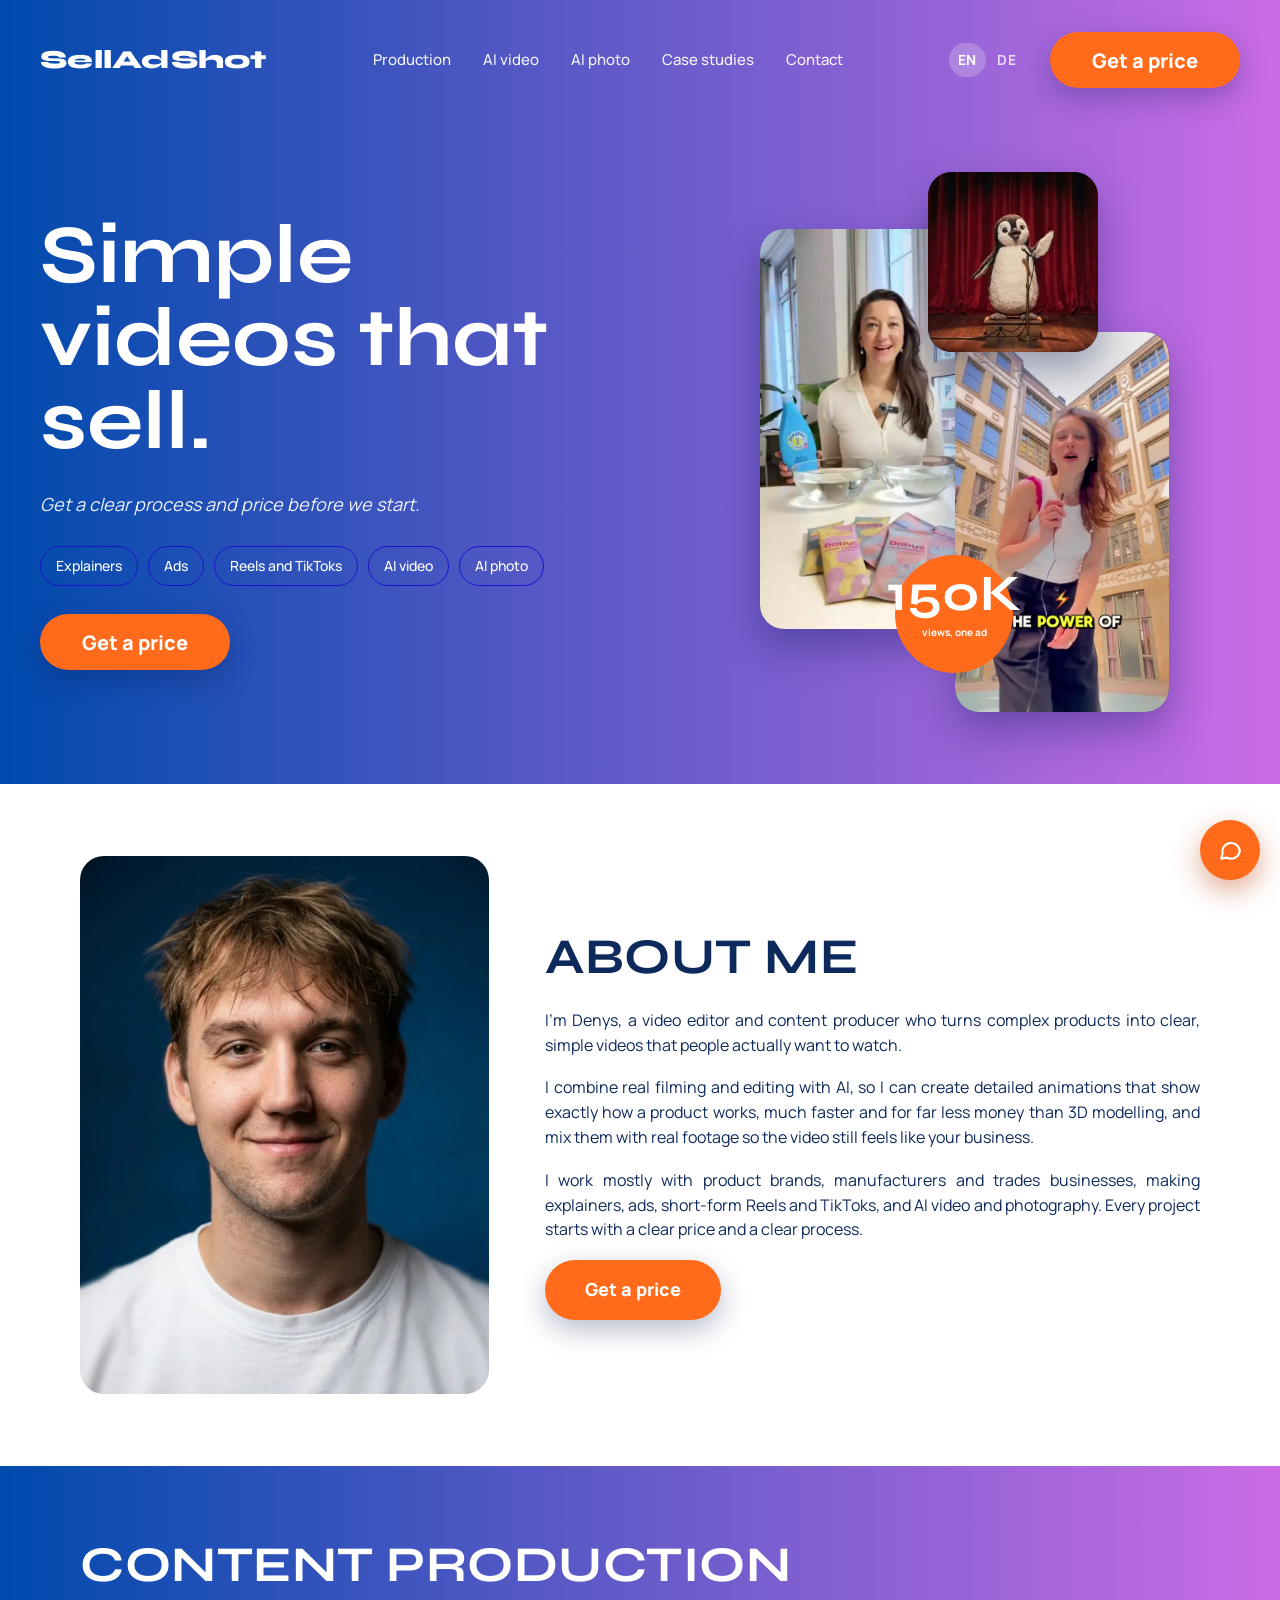
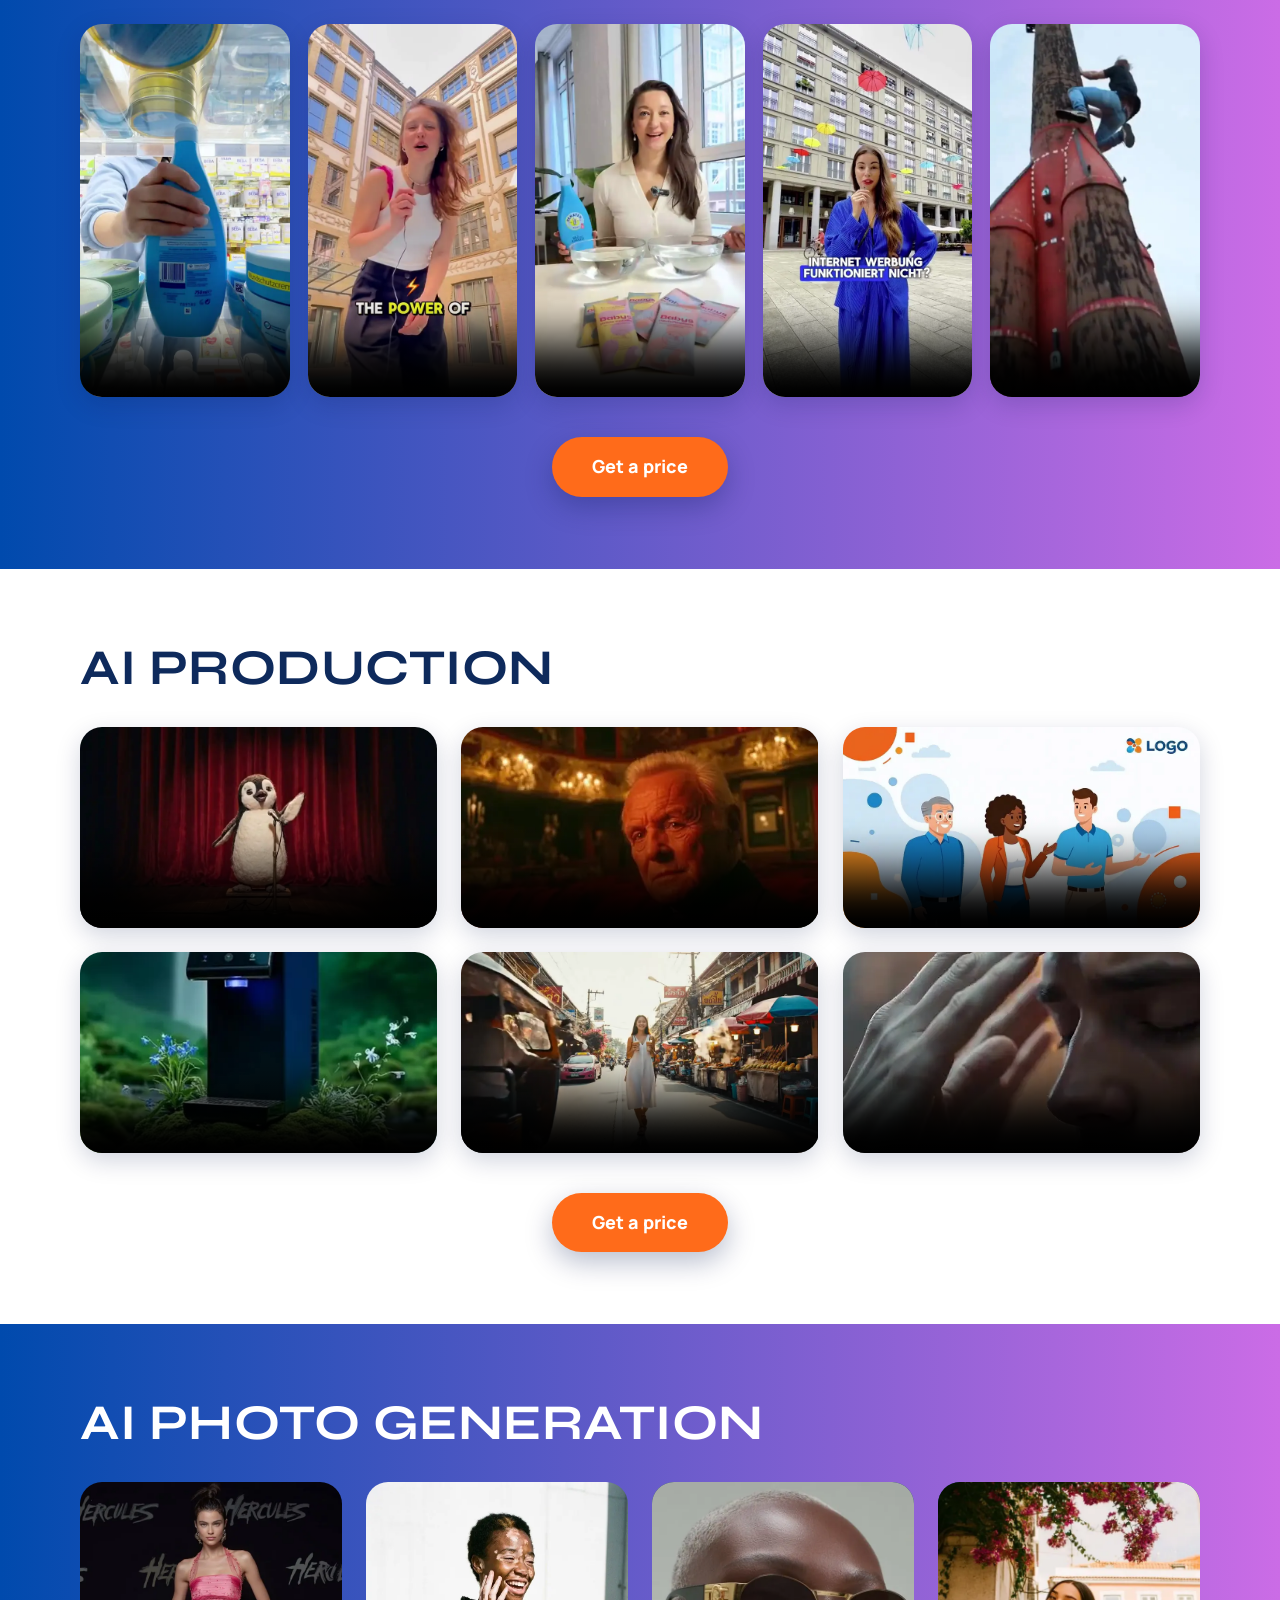
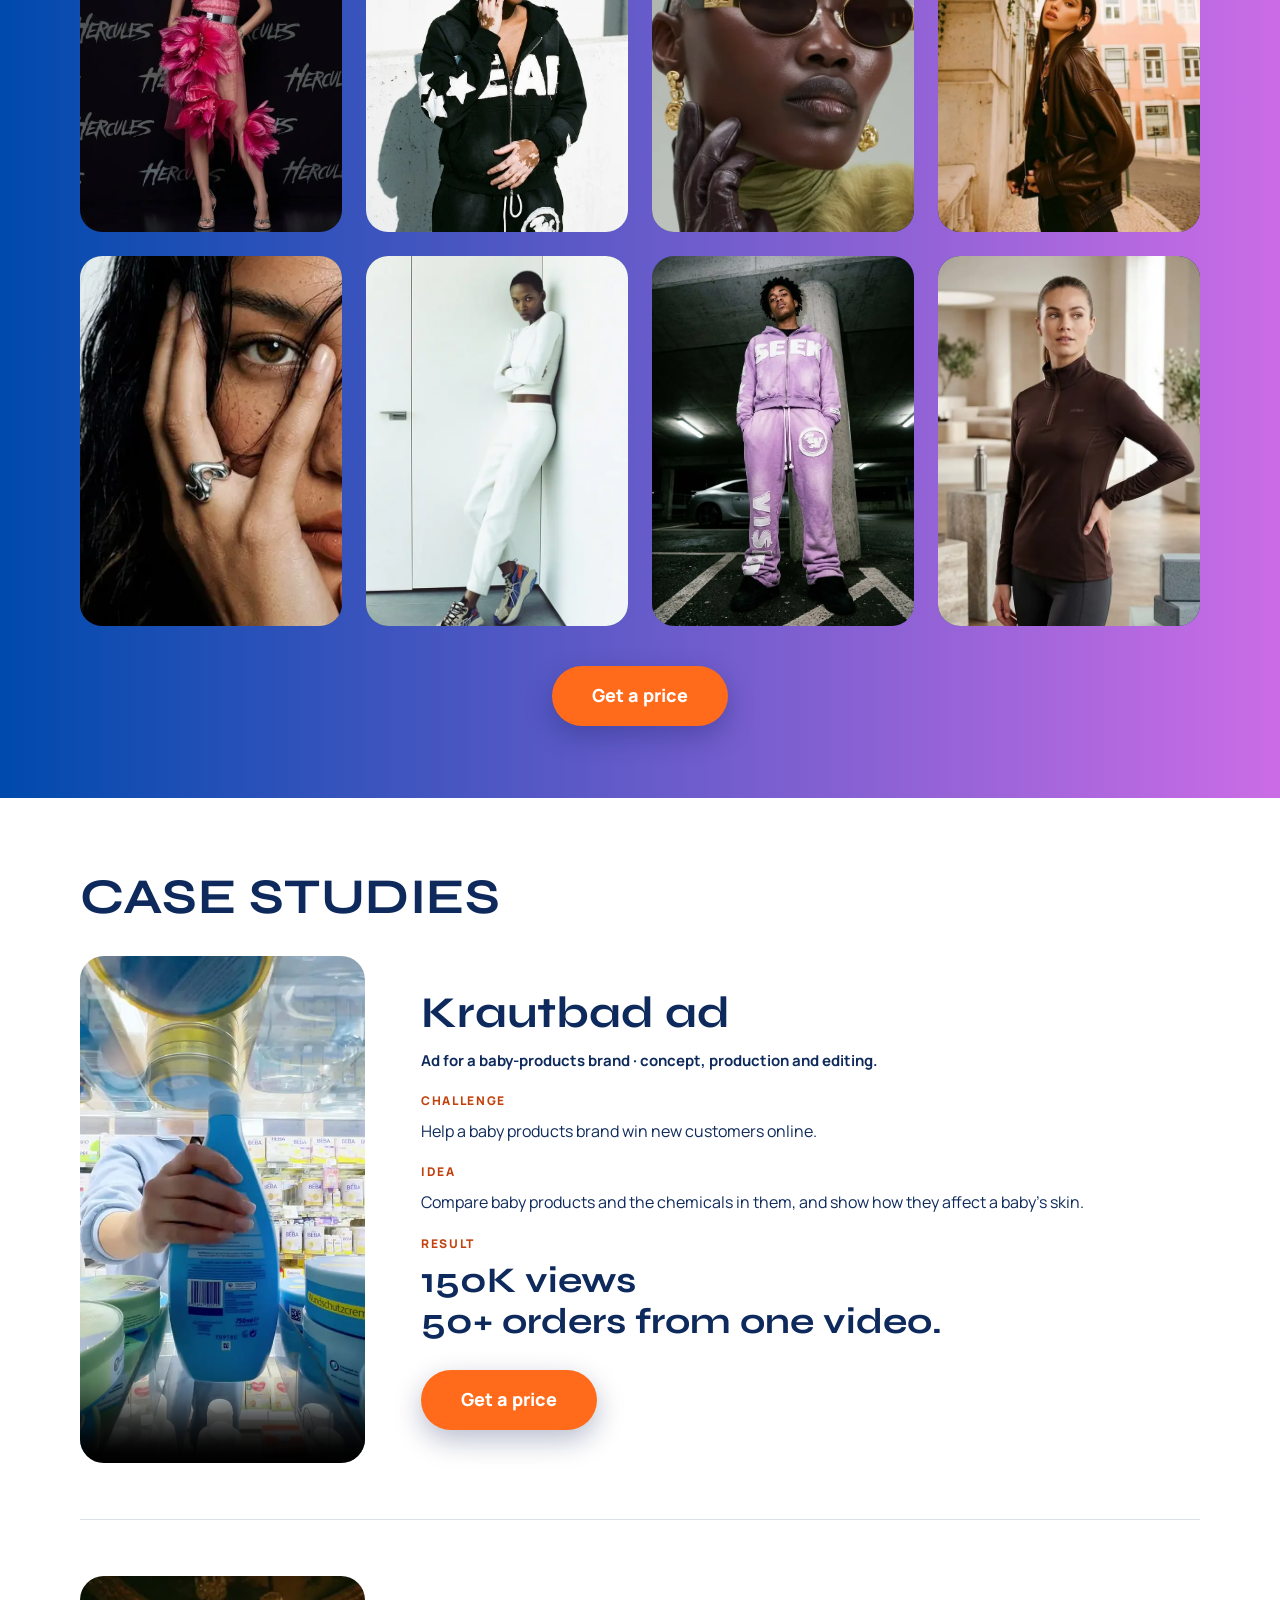
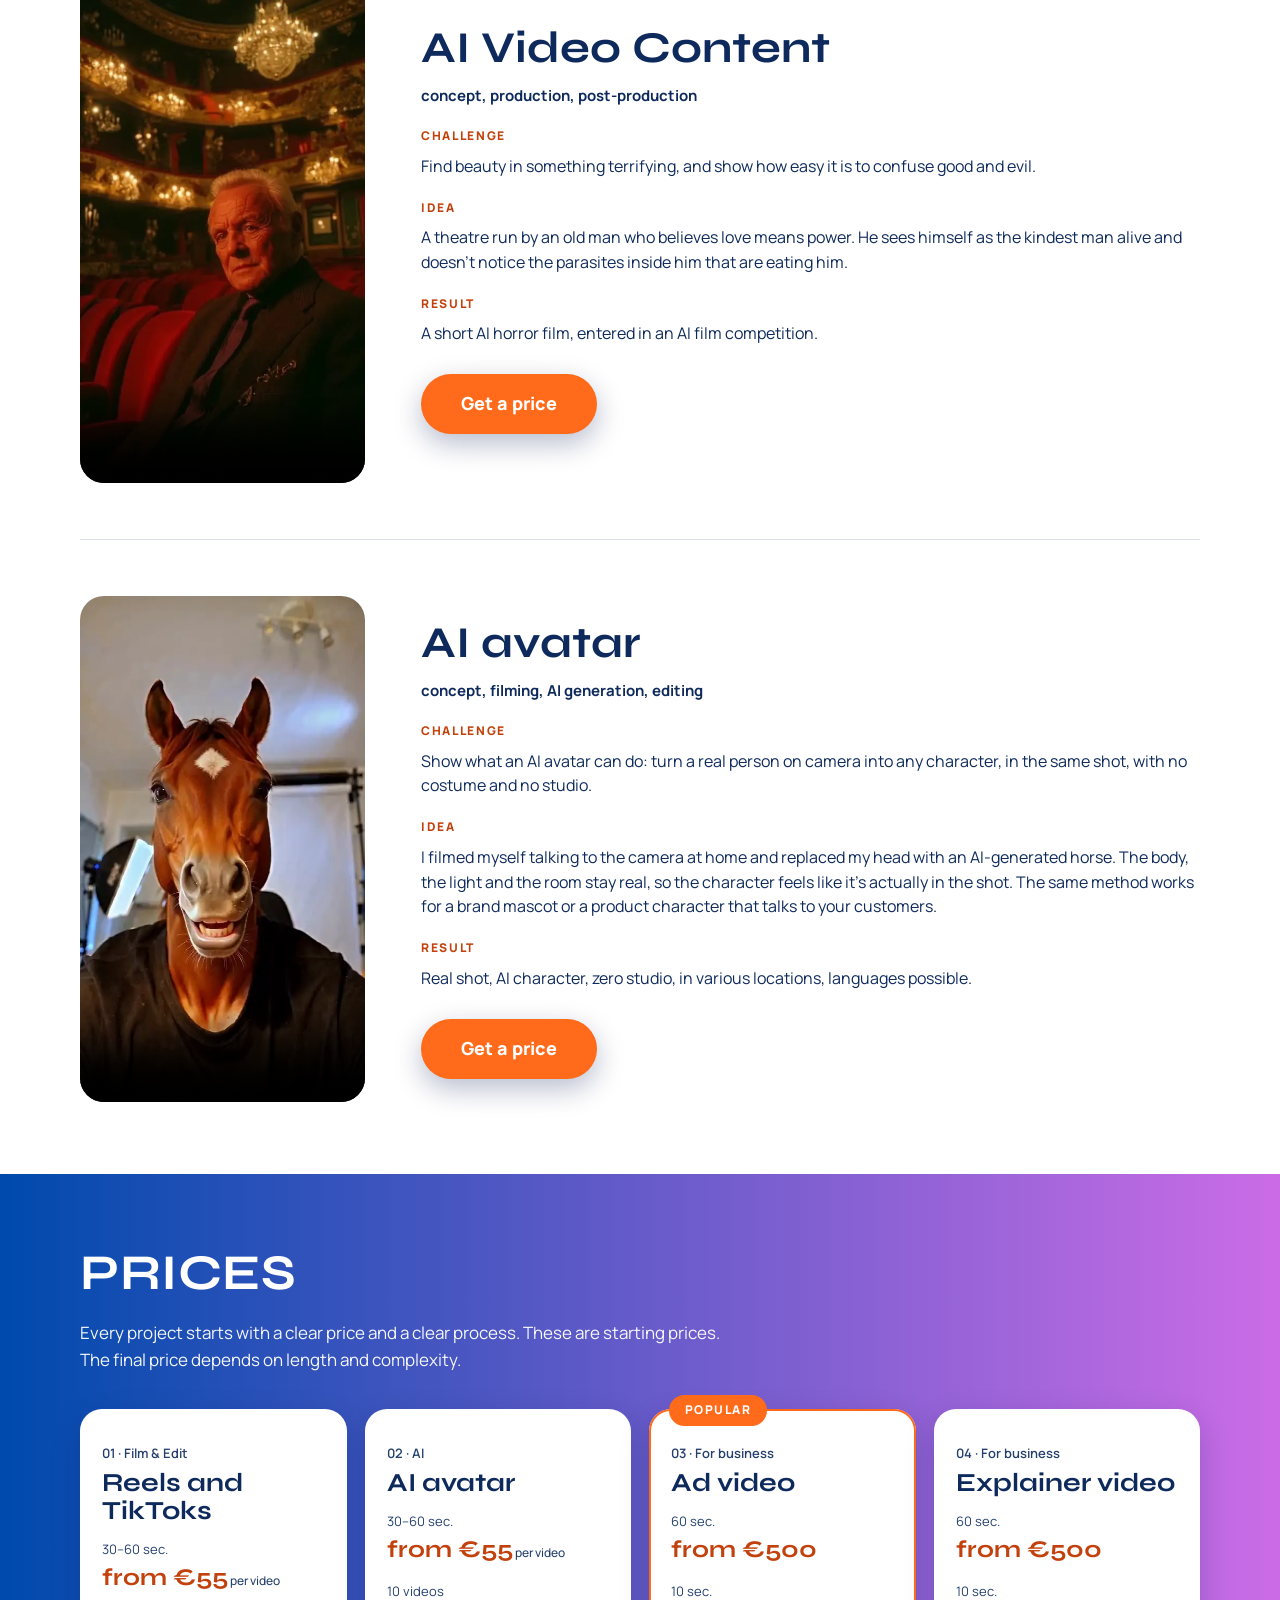
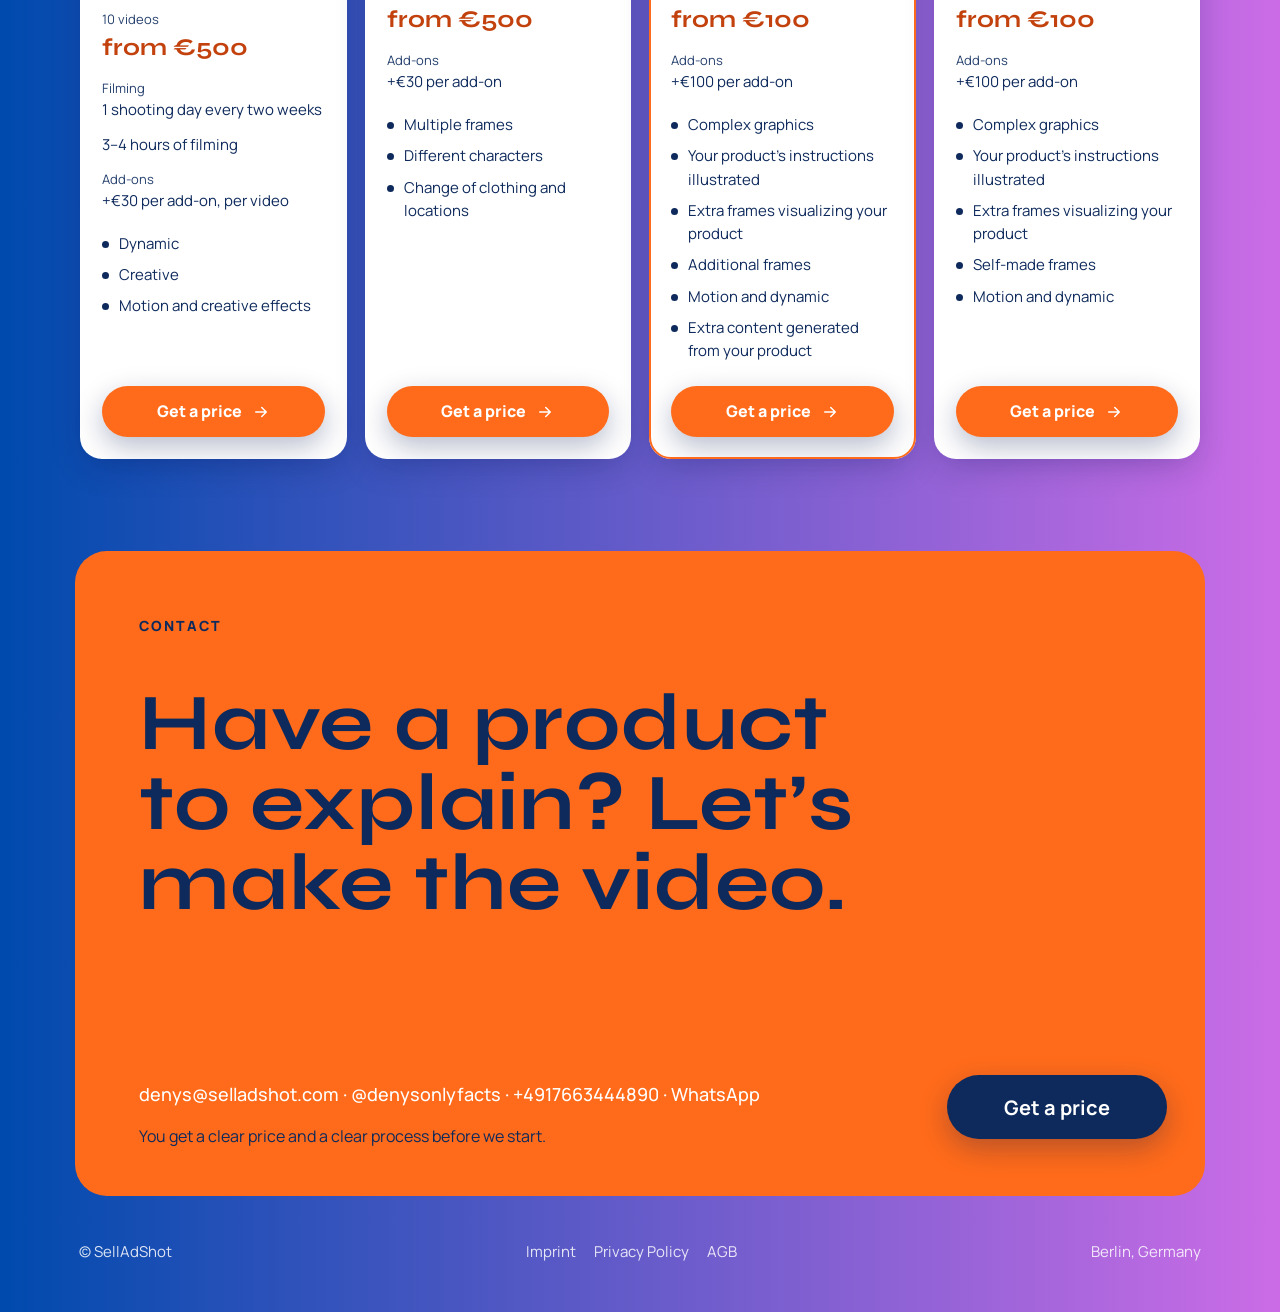
==== index.html @ 40ed5ff0 "Auto-reply: remove disclaimer line under estimate Co-Authored-By: Claude Sonnet 5.5 <noreply@anthrop" ====
<!doctype html>
<html lang="en">
<head>
<meta charset="utf-8">
<meta name="viewport" content="width=device-width,initial-scale=1,viewport-fit=cover">
<title>Video Production Berlin: Ads &amp; Explainers | SellAdShot</title>
<meta name="description" content="Explainer videos, ads, Reels and TikToks, AI video and AI photo from Berlin. A clear price and a clear process before we start.">
<link rel="canonical" href="https://selladshot.com/">
<link rel="alternate" hreflang="en" href="https://selladshot.com/">
<link rel="alternate" hreflang="de" href="https://selladshot.com/de/">
<link rel="alternate" hreflang="x-default" href="https://selladshot.com/">
<meta property="og:type" content="website">
<meta property="og:title" content="Video Production Berlin: Ads &amp; Explainers | SellAdShot">
<meta property="og:description" content="Simple videos that sell. Explainers, ads, Reels and TikToks, AI video and AI photo.">
<meta property="og:site_name" content="SellAdShot">
<meta property="og:locale" content="en_US">
<meta property="og:locale:alternate" content="de_DE">
<meta property="og:image" content="https://selladshot.com/og.jpg">
<meta property="og:image:width" content="1200">
<meta property="og:image:height" content="630">
<meta name="twitter:card" content="summary_large_image">
<meta name="twitter:title" content="Video Production Berlin: Ads &amp; Explainers | SellAdShot">
<meta name="twitter:description" content="Simple videos that sell. Explainers, ads, Reels and TikToks, AI video and AI photo.">
<meta name="twitter:image" content="https://selladshot.com/og.jpg">
<meta property="og:url" content="https://selladshot.com/">
<meta name="theme-color" content="#004aad">
<link rel="preload" href="syne-latin-800-normal.woff2" as="font" type="font/woff2" crossorigin>
<link rel="preload" href="manrope-latin-500-normal.woff2" as="font" type="font/woff2" crossorigin>
<script type="application/ld+json">{"@context":"https://schema.org","@graph":[{"@type":"ProfessionalService","@id":"https://selladshot.com/#business","name":"SellAdShot","url":"https://selladshot.com/","image":"https://selladshot.com/og.jpg","description":"Explainer videos, ads, Reels and TikToks, AI video and AI photo from Berlin.","email":"denys@selladshot.com","telephone":"+4917663444890","address":{"@type":"PostalAddress","addressLocality":"Berlin","addressCountry":"DE"},"areaServed":["Berlin","Deutschland"],"inLanguage":"en","founder":{"@type":"Person","name":"Denys Myroniuk"},"sameAs":["https://instagram.com/denysonlyfacts"]},{"@type":"VideoObject","name":"Krautbad ad","description":"Ad for a baby products brand: concept, production and edit.","thumbnailUrl":"https://selladshot.com/b.jpg","contentUrl":"https://selladshot.com/b.mp4","uploadDate":"2026-11-15T12:00:00+01:00","duration":"PT52S","publisher":{"@id":"https://selladshot.com/#business"}},{"@type":"VideoObject","name":"AI Video Content","description":"AI short horror film submitted to an AI film competition.","thumbnailUrl":"https://selladshot.com/h.jpg","contentUrl":"https://selladshot.com/h.mp4","uploadDate":"2026-11-15T12:00:00+01:00","duration":"PT47S","publisher":{"@id":"https://selladshot.com/#business"}},{"@type":"VideoObject","name":"AI avatar","description":"A real person on camera becomes any character in the same take: AI avatar demo.","thumbnailUrl":"https://selladshot.com/c1.jpg","contentUrl":"https://selladshot.com/c1.mp4","uploadDate":"2026-11-15T12:00:00+01:00","duration":"PT7S","publisher":{"@id":"https://selladshot.com/#business"}}]}</script>
<link rel="stylesheet" href="style.css?v=51">
<link rel="stylesheet" href="/chat.css?v=9">
<link rel="stylesheet" href="/popup.css?v=3">
<link rel="icon" href="/favicon.ico" sizes="any">
<link rel="icon" type="image/png" sizes="48x48" href="/favicon-48.png">
<link rel="icon" type="image/png" sizes="192x192" href="/favicon-192.png">
<link rel="apple-touch-icon" href="/apple-touch-icon.png">
</head>
<body>
<div class="topbar" id="topbar"><div class="wrap">
    <nav class="nav">
      <a class="brand" href="#top">SellAdShot</a>
      <div class="links"><a href="#content">Production</a><a href="#ai-video">AI video</a><a href="#ai-photo">AI photo</a><a href="#case-studies">Case studies</a><a href="#contact">Contact</a></div>
      <div class="lang"><a class="on" href="./" hreflang="en" aria-current="true">EN</a><a href="de/" hreflang="de">DE</a></div>
      <a class="btn navcta" href="#contact">Get a price</a>
      <button class="burger" type="button" aria-label="Menu" aria-expanded="false" aria-controls="mmenu"><svg class="bi bi-open" viewBox="0 0 24 24" width="28" height="28" aria-hidden="true"><path d="M3 6h18M3 12h18M3 18h18" fill="none" stroke="#fff" stroke-width="2.4" stroke-linecap="round"/></svg><svg class="bi bi-close" viewBox="0 0 24 24" width="28" height="28" aria-hidden="true"><path d="M5 5l14 14M19 5L5 19" fill="none" stroke="#fff" stroke-width="2.4" stroke-linecap="round"/></svg></button>
    </nav>
<div class="mmenu" id="mmenu"><a href="#content">Production</a><a href="#ai-video">AI video</a><a href="#ai-photo">AI photo</a><a href="#case-studies">Case studies</a><a href="#contact">Contact</a></div>
</div></div>
<header class="hero" id="top">
  <div class="wrap">
    <div class="hrow">
      <div class="htext">
        <h1>Simple videos that sell.</h1>
        <p class="sub">Get a clear process and price before we start.</p>
        <div class="chips"><span>Explainers</span><span>Ads</span><span>Reels and TikToks</span><span>AI video</span><span>AI photo</span></div>
        <a class="btn" href="#contact">Get a price</a>
      </div>
      <div class="hvids">
        <div class="hv hv1"><video class="hvid" muted loop playsinline preload="none" poster="w.webp" data-src="wh.mp4" aria-label="Krautbad ad"></video></div>
        <div class="hv hv2"><video class="hvid" muted loop playsinline preload="none" poster="n.webp" data-src="nh.mp4" aria-label="Courtyard interview"></video></div>
        <div class="hv hv3"><video class="hvid" muted loop playsinline preload="none" poster="a2.webp" data-src="a2h.mp4" aria-label="AI penguin"></video></div>
        <div class="badge"><b>150K</b><span>views, one ad</span></div>
      </div>
    </div>
  </div>
</header>

<main>
<section class="about white">
  <div class="wrap arow">
    <img class="face" src="about.webp" alt="Denys Myroniuk, video editor and content producer in Berlin" loading="lazy">
    <div class="atext">
      <h2 class="dark">About me</h2>
      <p>I’m Denys, a video editor and content producer who turns complex products into clear, simple videos that people actually want to watch.</p>
      <p>I combine real filming and editing with AI, so I can create detailed animations that show exactly how a product works, much faster and for far less money than 3D modelling, and mix them with real footage so the video still feels like your business.</p>
      <p>I work mostly with product brands, manufacturers and trades businesses, making explainers, ads, <span class="nb">short-form</span> Reels and TikToks, and AI video and photography. Every project starts with a clear price and a clear process.</p>
      <a class="btn" href="#contact">Get a price</a>
    </div>
  </div>
</section>

<section class="grad" id="content">
  <div class="wrap">
    <h2>Content production</h2>
    <div class="grid g5"><video class="tile v916" controls playsinline preload="none" poster="b.webp" src="b.mp4" aria-label="Content production video"></video><video class="tile v916 phoneonly" controls playsinline preload="none" poster="m.webp" src="m.mp4" aria-label="Content production video"></video><video class="tile v916" controls playsinline preload="none" poster="n.webp" src="n.mp4" aria-label="Content production video"></video><video class="tile v916" controls playsinline preload="none" poster="w.webp" src="w.mp4" aria-label="Content production video"></video><video class="tile v916" controls playsinline preload="none" poster="p.webp" src="p.mp4" aria-label="Content production video"></video><video class="tile v916" controls playsinline preload="none" poster="c3.webp" src="c3.mp4" aria-label="Content production video"></video></div>
    <div class="cta"><a class="btn" href="#contact">Get a price</a></div>
  </div>
</section>

<section class="white" id="ai-video">
  <div class="wrap">
    <h2 class="dark">AI production</h2>
    <div class="grid g3"><video class="tile v169" controls playsinline preload="none" poster="a2.webp" src="a2.mp4" aria-label="AI production video"></video><video class="tile v169" controls playsinline preload="none" poster="h.webp" src="h.mp4" aria-label="AI production video"></video><video class="tile v169" controls playsinline preload="none" poster="ex.webp" src="ex.mp4" aria-label="AI production video"></video><video class="tile v169" controls playsinline preload="none" poster="wf.webp" src="wf.mp4" aria-label="AI production video"></video><video class="tile v169" controls playsinline preload="none" poster="a1.webp" src="a1.mp4" aria-label="AI production video"></video><video class="tile v169" controls playsinline preload="none" poster="c2.webp" src="c2.mp4" aria-label="AI production video"></video></div>
    <div class="cta"><a class="btn" href="#contact">Get a price</a></div>
  </div>
</section>

<section class="grad" id="ai-photo">
  <div class="wrap">
    <h2>AI photo generation</h2>
    <div class="grid g4 photos"><div class="ph"><img src="ai1.webp" alt="AI-generated fashion photo: model in a pink feathered dress in front of a premiere backdrop" style="object-position:50% 50%" loading="lazy" data-rm></div><div class="ph"><img src="ai2.webp" alt="AI-generated fashion photo: smiling model in a black hoodie and joggers" style="object-position:50% 50%" loading="lazy" data-rm></div><div class="ph"><img src="ai3.webp" alt="AI-generated beauty photo: close-up with gold sunglasses, leather glove and fur collar" style="object-position:0% 0%" loading="lazy" data-rm></div><div class="ph"><img src="ai4.webp" alt="AI-generated lifestyle photo: woman in a brown leather jacket in front of blooming bougainvillea" style="object-position:50% 100%" loading="lazy" data-rm></div><div class="ph tall"><img src="ai5.webp" alt="AI-generated beauty portrait: face with a hand and rings, close-up" style="object-position:27.1% 44.8%" loading="lazy" data-rm></div><div class="ph tall"><img src="ai6.webp" alt="AI-generated fashion photo: model in white loungewear and colourful sneakers" style="object-position:50% 58%" loading="lazy" data-rm></div><div class="ph tall"><img src="ai7.webp" alt="AI-generated streetwear photo: model in a lilac hoodie set in a parking garage" style="object-position:50% 50%" loading="lazy" data-rm></div><div class="ph tall"><img src="ai8.webp" alt="AI-generated sportswear photo: woman in a brown half-zip top in a bright room" style="object-position:50% 18%" loading="lazy" data-rm></div></div>
    <div class="cta"><a class="btn" href="#contact">Get a price</a></div>
  </div>
</section>

<section class="white" id="case-studies">
  <div class="wrap">
    <h2 class="dark">Case studies</h2>
    <div class="case"><div class="cvid"><video class="cv" controls playsinline preload="none" poster="b.webp" src="b.mp4" aria-label="Krautbad ad"></video></div><div class="ctext"><h3>Krautbad ad</h3><p class="meta">Ad for a baby-products brand · concept, production and editing.</p><p class="lbl">Challenge</p><p>Help a baby products brand win new customers online.</p><p class="lbl">Idea</p><p>Compare baby products and the chemicals in them, and show how they affect a baby’s skin.</p><p class="lbl">Result</p><p class="res">150K views<br>50+ orders from one video.</p><a class="btn" href="#contact">Get a price</a></div></div>
    <hr>
    <div class="case"><div class="cvid"><video class="cv" controls playsinline preload="none" poster="h.webp" src="h.mp4" aria-label="AI Video Content"></video></div><div class="ctext"><h3>AI Video Content</h3><p class="meta">concept, production, post-production</p><p class="lbl">Challenge</p><p>Find beauty in something terrifying, and show how easy it is to confuse good and evil.</p><p class="lbl">Idea</p><p>A theatre run by an old man who believes love means power. He sees himself as the kindest man alive and doesn’t notice the parasites inside him that are eating him.</p><p class="lbl">Result</p><p class="resp">A short AI horror film, entered in an AI film competition.</p><a class="btn" href="#contact">Get a price</a></div></div>
    <hr>
    <div class="case"><div class="cvid"><video class="cv" controls playsinline preload="none" poster="c1.webp" src="c1.mp4" aria-label="AI avatar"></video></div><div class="ctext"><h3>AI avatar</h3><p class="meta">concept, filming, AI generation, editing</p><p class="lbl">Challenge</p><p>Show what an AI avatar can do: turn a real person on camera into any character, in the same shot, with no costume and no studio.</p><p class="lbl">Idea</p><p>I filmed myself talking to the camera at home and replaced my head with an AI-generated horse. The body, the light and the room stay real, so the character feels like it’s actually in the shot. The same method works for a brand mascot or a product character that talks to your customers.</p><p class="lbl">Result</p><p class="resp">Real shot, AI character, zero studio, in various locations, languages possible.</p><a class="btn" href="#contact">Get a price</a></div></div>
  </div>
</section>

<section class="grad" id="prices">
  <div class="wrap">
    <h2>Prices</h2>
    <p class="intro">Every project starts with a clear price and a clear process. These are starting prices. The final price depends on length and complexity.</p>
    <div class="cards"><article class="card"><p class="kind">01 · Film &amp; Edit</p><h3>Reels and TikToks</h3><div class="row"><span class="k">30–60 sec.</span><span class="price">from €55<small> per video</small></span></div><div class="row"><span class="k">10 videos</span><span class="price">from €500<small> </small></span></div><div class="row"><span class="k">Filming</span><span class="v">1 shooting day every two weeks</span></div><div class="row"><span class="k"></span><span class="v">3–4 hours of filming</span></div><div class="row"><span class="k">Add-ons</span><span class="v">+€30 per add-on, per video</span></div><ul><li>Dynamic</li><li>Creative</li><li>Motion and creative effects</li></ul><a class="btn small" href="#contact">Get a price<svg viewBox="0 0 24 24" aria-hidden="true"><path d="M5 12h13M13 6l6 6-6 6" fill="none" stroke="currentColor" stroke-width="2" stroke-linecap="round" stroke-linejoin="round"/></svg></a></article><article class="card"><p class="kind">02 · AI</p><h3>AI avatar</h3><div class="row"><span class="k">30–60 sec.</span><span class="price">from €55<small> per video</small></span></div><div class="row"><span class="k">10 videos</span><span class="price">from €500<small> </small></span></div><div class="row"><span class="k">Add-ons</span><span class="v">+€30 per add-on</span></div><ul><li>Multiple frames</li><li>Different characters</li><li>Change of clothing and locations</li></ul><a class="btn small" href="#contact">Get a price<svg viewBox="0 0 24 24" aria-hidden="true"><path d="M5 12h13M13 6l6 6-6 6" fill="none" stroke="currentColor" stroke-width="2" stroke-linecap="round" stroke-linejoin="round"/></svg></a></article><article class="card popc"><span class="pop">Popular</span><p class="kind">03 · For business</p><h3>Ad video</h3><div class="row"><span class="k">60 sec.</span><span class="price">from €500<small> </small></span></div><div class="row"><span class="k">10 sec.</span><span class="price">from €100<small> </small></span></div><div class="row"><span class="k">Add-ons</span><span class="v">+€100 per add-on</span></div><ul><li>Complex graphics</li><li>Your product’s instructions illustrated</li><li>Extra frames visualizing your product</li><li>Additional frames</li><li>Motion and dynamic</li><li>Extra content generated from your product</li></ul><a class="btn small" href="#contact">Get a price<svg viewBox="0 0 24 24" aria-hidden="true"><path d="M5 12h13M13 6l6 6-6 6" fill="none" stroke="currentColor" stroke-width="2" stroke-linecap="round" stroke-linejoin="round"/></svg></a></article><article class="card"><p class="kind">04 · For business</p><h3>Explainer video</h3><div class="row"><span class="k">60 sec.</span><span class="price">from €500<small> </small></span></div><div class="row"><span class="k">10 sec.</span><span class="price">from €100<small> </small></span></div><div class="row"><span class="k">Add-ons</span><span class="v">+€100 per add-on</span></div><ul><li>Complex graphics</li><li>Your product’s instructions illustrated</li><li>Extra frames visualizing your product</li><li>Self-made frames</li><li>Motion and dynamic</li></ul><a class="btn small" href="#contact">Get a price<svg viewBox="0 0 24 24" aria-hidden="true"><path d="M5 12h13M13 6l6 6-6 6" fill="none" stroke="currentColor" stroke-width="2" stroke-linecap="round" stroke-linejoin="round"/></svg></a></article></div>
  </div>
</section>

<section class="grad last" id="contact">
  <div class="wrap">
    <div class="panel">
      <p class="clabel">Contact</p>
      <h2 class="chead">Have a product to explain? Let’s make the video.</h2>
      <p class="cline"><a href="mailto:denys@selladshot.com">denys@selladshot.com</a> · <a href="https://instagram.com/denysonlyfacts" target="_blank" rel="noopener">@denysonlyfacts</a> · <a href="tel:+4917663444890">+4917663444890</a> · <a href="https://wa.me/4917663444890" target="_blank" rel="noopener">WhatsApp</a></p>
      <p class="csub">You get a clear price and a clear process before we start.</p>
      <a class="btn dark" href="https://wa.me/4917663444890" target="_blank" rel="noopener">Get a price</a>
    </div>
    <footer><span>© SellAdShot</span><nav class="flinks"><a href="imprint">Imprint</a><a href="privacy">Privacy Policy</a><a href="agb.html">AGB</a></nav><span>Berlin, Germany</span></footer>
  </div>
</section>
</main>
<script src="script.js?v=22" defer></script>
<script src="/chat.js?v=24" defer></script>
<script src="/popup.js?v=38" defer></script>
</body>
</html>
---- style.css ----
@font-face{font-family:Syne;font-weight:700;font-display:swap;src:url(syne-latin-700-normal.woff2) format("woff2")}
@font-face{font-family:Syne;font-weight:800;font-display:swap;src:url(syne-latin-800-normal.woff2) format("woff2")}
@font-face{font-family:Manrope;font-weight:400;font-display:swap;src:url(manrope-latin-400-normal.woff2) format("woff2")}
@font-face{font-family:Manrope;font-weight:500;font-display:swap;src:url(manrope-latin-500-normal.woff2) format("woff2")}
@font-face{font-family:Manrope;font-weight:600;font-display:swap;src:url(manrope-latin-600-normal.woff2) format("woff2")}
@font-face{font-family:Manrope;font-weight:700;font-display:swap;src:url(manrope-latin-700-normal.woff2) format("woff2")}
@font-face{font-family:Manrope;font-weight:800;font-display:swap;src:url(manrope-latin-800-normal.woff2) format("woff2")}

:root{
  --navy:#0e2a5c;--navy2:#25406e;--orange:#ff6b1a;--rust:#c2410c;--ice:#eaf3fd;--soft:#f4f7fb;--tile:#16356f;
  --grad:linear-gradient(90deg,#004aad 0%,#cb6ce6 100%);
  --gut:max(20px,env(safe-area-inset-left,0px));
}
*{box-sizing:border-box}
html{overflow-x:clip;overscroll-behavior-x:none;touch-action:pan-y pinch-zoom;scroll-behavior:smooth;-webkit-text-size-adjust:100%}
body{margin:0;background:var(--navy);color:var(--navy);font-family:Manrope,system-ui,-apple-system,"Segoe UI",Arial,sans-serif;font-size:16px;line-height:1.55;overflow-x:clip}
a{color:inherit;text-decoration:none}
img,video{max-width:100%;display:block}
h1,h2,h3{font-family:Syne,Manrope,system-ui,sans-serif;font-weight:700;margin:0;line-height:1.08}
p{margin:0}
section{scroll-margin-top:0}

.wrap{width:min(1200px,100%);margin:0 auto;padding-inline:40px}
section,header.hero{padding-block:72px}
.grad,.hero,.last{background:var(--grad)}
.ice{background:var(--ice)}.soft{background:var(--soft)}.white{background:#fff}
h2{font-size:clamp(30px,4.2vw,50px);text-transform:uppercase;letter-spacing:.01em;color:#fff;margin-bottom:32px}
h2.dark{color:var(--navy)}

/* buttons */
.btn{display:inline-flex;align-items:center;justify-content:center;gap:10px;background:var(--orange);color:#fff;font-weight:800;font-size:18px;
  padding:16px 40px;border-radius:999px;box-shadow:0 10px 28px rgba(0,20,80,.28);transition:transform .2s cubic-bezier(.3,1.4,.6,1),box-shadow .2s;white-space:nowrap}
.btn:hover{transform:scale(1.04)}
.btn:focus-visible{outline:3px solid #fff;outline-offset:3px}
.btn.small{font-size:16px;padding:13px 22px;width:100%}
.btn.small svg{width:18px;height:18px}
.btn.dark{background:var(--navy);width:100%;font-size:22px;padding:22px 24px}
.cta{display:flex;justify-content:center;margin-top:40px}

/* hero */
.hero{padding-block:28px 72px;color:#fff}
.topbar{--tbh:100px;--tp:32px;position:sticky;top:0;z-index:50;height:var(--tbh);box-sizing:border-box;padding-top:var(--tp);margin-bottom:calc(var(--tbh)*-1);color:#fff;transition:background .3s,box-shadow .3s,-webkit-backdrop-filter .3s,backdrop-filter .3s}
.topbar.scrolled{background:linear-gradient(90deg,rgba(0,74,173,.88),rgba(203,108,230,.88));-webkit-backdrop-filter:blur(14px);backdrop-filter:blur(14px);box-shadow:0 6px 24px rgba(0,20,80,.18)}
header.hero{padding-top:172px}
.burger,.mmenu{display:none}
html{scroll-padding-top:80px}
.nav{display:flex;align-items:center;justify-content:space-between;gap:24px}
.brand{font-family:Syne,sans-serif;font-weight:800;font-size:26px;letter-spacing:.01em}
.links{display:flex;gap:32px;font-weight:500;font-size:15px}
.links a{opacity:.92}.links a:hover{opacity:1;text-decoration:underline}
.navcta{font-size:20px;padding:0;width:190px;height:56px}
.hrow{display:flex;align-items:center;justify-content:space-between;gap:48px}
.htext{flex:1 1 0;min-width:0}
@media (min-width:1001px){.htext{flex:0 0 560px}}
@media (min-width:1241px){.hero .wrap,.topbar .wrap{padding-inline:0}}

.hero .htext .btn{font-size:20px;padding:0;width:190px;height:56px}
h1{font-size:clamp(42px,6.5vw,84px);line-height:1;margin-bottom:28px}
.sub{font-size:18px;line-height:1.5;font-style:italic;opacity:.92;margin-bottom:28px}
.chips{display:flex;flex-wrap:wrap;gap:10px;margin-bottom:28px}
.chips span{border:1.5px solid #1d12c9;border-radius:999px;padding:8px 15px;font-size:14px;font-weight:500}
.hvids{position:relative;flex:0 0 480px;height:540px}
.hv{position:absolute;border-radius:24px;overflow:hidden;box-shadow:0 18px 40px rgba(0,20,80,.35);background:var(--tile)}
.hv video{width:100%;height:100%;object-fit:cover}
.hv1{left:0;top:57px;width:215px;height:400px;z-index:1}
.hv2{left:195px;top:160px;width:214px;height:380px;z-index:2}
.hv3{left:168px;top:0;width:170px;height:180px;z-index:3}
.badge{position:absolute;left:135px;top:383px;width:118px;height:118px;border-radius:50%;background:var(--orange);z-index:4;display:flex;flex-direction:column;align-items:center;justify-content:center;color:#fff;text-align:center}
.badge b{position:absolute;left:50%;top:13px;transform:translateX(-50%);white-space:nowrap;font-family:Syne,sans-serif;font-weight:700;font-size:51px;line-height:1}
.badge span{position:absolute;left:50%;top:70px;transform:translateX(-50%);white-space:nowrap;font-size:10px;line-height:1.5;font-weight:700}

/* about */
.arow{display:flex;align-items:center;gap:56px}
.face{flex:0 0 409px;width:409px;height:538px;object-fit:cover;object-position:50% 50%;border-radius:24px;background:#c9d8ef}
.atext{flex:1;min-width:0;display:flex;flex-direction:column;gap:18px;align-items:flex-start}
.atext h2{margin-bottom:6px}

/* grids */
.grid{display:grid;gap:24px}
.g4{grid-template-columns:repeat(4,1fr)}
.g3{grid-template-columns:repeat(3,1fr)}
.g5{grid-template-columns:repeat(5,1fr);gap:18px}
.tile{width:100%;object-fit:cover;border-radius:22px;background:var(--tile);box-shadow:0 8px 24px rgba(0,20,80,.18)}
.v916{aspect-ratio:9/16}
.v169{aspect-ratio:16/9}
.ph{aspect-ratio:262/350;border-radius:22px;background:var(--tile);overflow:hidden}
.ph.tall{aspect-ratio:262/370}
.photos{align-items:start}
.ph img{width:100%;height:100%;object-fit:cover}

/* cases */
.case{display:flex;align-items:center;gap:56px}
.cvid{flex:0 0 285px}
.cv{width:285px;aspect-ratio:9/16;object-fit:cover;border-radius:24px;background:var(--tile)}
.ctext{flex:1;min-width:0;display:flex;flex-direction:column;gap:8px;align-items:flex-start}
.ctext h3{font-size:clamp(30px,3.6vw,44px);margin-bottom:4px}
.meta{font-weight:700;font-size:15px}
.lbl{font-size:12px;font-weight:800;letter-spacing:.14em;text-transform:uppercase;color:var(--rust);margin-top:12px}
.res{font-family:Syne,sans-serif;font-weight:700;font-size:clamp(24px,3vw,36px);line-height:1.12}
.ctext .btn{margin-top:20px}
.white hr{border:0;border-top:1px solid rgba(14,42,92,.15);margin:56px 0}
.white .case:first-child{margin-top:0}

/* prices */
.intro{max-width:640px;color:#fff;font-size:17px;margin:-12px 0 36px;opacity:.95}
.cards{display:grid;grid-template-columns:repeat(4,1fr);gap:18px;align-items:stretch}
.card{background:#fff;border-radius:22px;padding:34px 22px 22px;box-shadow:0 10px 30px rgba(0,20,80,.18);display:flex;flex-direction:column;gap:6px;position:relative}
.popc{outline:2px solid #ff6b1a;outline-offset:-2px}
.pop{position:absolute;left:20px;top:-14px;background:var(--orange);color:#fff;font-size:12px;font-weight:800;letter-spacing:.12em;text-transform:uppercase;padding:6px 16px;border-radius:999px}
.kind{font-size:13px;color:var(--navy2);font-weight:600}
.card h3{font-size:26px;margin-bottom:8px}
.row{display:flex;flex-direction:column;gap:0;margin-bottom:6px}
.k{font-size:13px;color:var(--navy2)}
.v{font-size:15px}
.price{font-family:Syne,sans-serif;font-weight:700;font-size:24px;color:var(--rust)}
.price small{font-family:Manrope,sans-serif;font-weight:500;font-size:12px;color:var(--navy2)}
.card ul{list-style:none;padding:0;margin:8px 0 18px;display:flex;flex-direction:column;gap:8px;flex:1}
.card li{display:flex;gap:10px;font-size:15px}
.card li::before{content:"";flex:0 0 7px;height:7px;border-radius:50%;background:var(--navy);margin-top:9px}

/* contact */
.last{padding-block:20px 20px}
.panel{background:var(--orange);border-radius:32px;padding:56px 56px 52px;display:flex;flex-direction:column;gap:22px;align-items:flex-start;color:var(--navy)}
.clabel{font-size:14px;font-weight:800;letter-spacing:.2em;text-transform:uppercase}
.chead{color:var(--navy);text-transform:none;font-size:clamp(34px,5vw,64px);margin:0;max-width:900px}
.cline{color:#fff;font-size:clamp(17px,2vw,22px);font-weight:500;word-break:break-word}
.csub{font-size:17px}
.cline a{color:inherit;text-decoration:none}
.cline a:hover{text-decoration:underline}
.atext p{text-align:justify;hyphens:none}
.nb{white-space:nowrap}
.phoneonly{display:none}
@media (min-width:641px){
  .last .wrap{padding-inline:35px}
  .panel{position:relative;min-height:645px;padding:64px 64px 48px;gap:47px}
  .clabel{font-size:14px;letter-spacing:.14em;line-height:1.5}
  .chead{font-size:80px;line-height:1;max-width:761px}
  .cline{margin-top:auto;font-size:18px;line-height:1.5;margin-bottom:-31px}
  .csub{font-size:16px;line-height:1.5}
  .panel .btn.dark{position:absolute;right:38px;bottom:57px;width:220px;height:64px;padding:0;margin:0;font-size:20px;font-weight:700;border-radius:999px}
  footer{font-size:13.5px}
}
.panel .btn.dark{margin-top:10px}
footer{display:flex;justify-content:space-between;gap:16px;color:#fff;opacity:.85;font-size:15px;padding:44px 4px 28px}

/* tablet */
@media (max-width:1000px){
  .wrap{padding-inline:32px}
  .topbar{--tbh:88px;--tp:20px}
  header.hero{padding-top:168px}
  .hrow{flex-direction:column;align-items:flex-start;gap:36px}
  .hvids{flex:none;width:480px;max-width:100%}
  .arow{flex-direction:column;align-items:flex-start;gap:32px}
  .face{flex:none;width:min(409px,100%);height:auto;aspect-ratio:409/538}
  .cards{grid-template-columns:repeat(2,1fr)}
  .g5{grid-template-columns:repeat(3,1fr)}
  .links{display:none}
}
/* phone */
@media (max-width:640px){
  .wrap{padding-inline:var(--gut);padding-right:max(20px,env(safe-area-inset-right,0px))}
  section,header.hero{padding-block:48px}
  h1{font-size:min(56px,14.2vw);line-height:1}
  .topbar{--tbh:59px;--tp:14px}
  header.hero{padding-top:107px}
  .navcta{display:none}
  .burger{display:flex;align-items:center;justify-content:center;width:44px;height:44px;margin:-6px -8px -6px 0;padding:0;background:none;border:0;cursor:pointer;color:#fff;-webkit-tap-highlight-color:transparent;filter:drop-shadow(0 1px 3px rgba(0,20,80,.45))}
  .burger svg{display:block;flex:none}
  .burger .bi-close{display:none}
  .burger[aria-expanded=true] .bi-open{display:none}
  .burger[aria-expanded=true] .bi-close{display:block}
  .mmenu{position:absolute;left:0;right:0;top:100%;flex-direction:column;padding:6px 20px 16px;background:linear-gradient(90deg,rgba(0,74,173,.92),rgba(203,108,230,.92));-webkit-backdrop-filter:blur(14px);backdrop-filter:blur(14px);box-shadow:0 12px 24px rgba(0,20,80,.25)}
  .mmenu.open{display:flex}
  .mmenu a{padding:13px 0;font-weight:600;font-size:18px;border-bottom:1px solid rgba(255,255,255,.18)}
  .mmenu a:last-child{border-bottom:0}
  .brand{font-size:20px}
  .hrow{align-items:center;gap:18px}
  .htext{width:100%}
  .hvids{width:338px;height:470px}
  .hv1{left:0;top:57px;width:215px;height:400px}
  .hv2{left:185px;top:180px;width:150px;height:223px}
  .badge{left:180px;top:361px;width:96px;height:96px}
  .badge b{top:11px}
  .badge span{top:66px}
  .g4,.g3,.g5{grid-template-columns:repeat(2,1fr);gap:12px}
  .ph,.ph.tall{aspect-ratio:168/230}
  .case{flex-direction:column;align-items:center;gap:24px}
  .cvid{flex:none}
  .cv{width:230px}
  .ctext{align-items:stretch}
  .ctext .btn{align-self:flex-start}
  .cards{gap:10px}
  .card{padding:30px 14px 14px}
  .card h3{font-size:22px}
  .price{font-size:20px}
  .btn.small{font-size:14px;padding:12px 10px}
  .btn.small svg{display:none}
  .panel{padding:36px 22px 32px;border-radius:28px}
  .btn.dark{font-size:20px}
  .cline{font-size:16px}
  .phoneonly{display:block}
  footer{flex-direction:column;gap:4px}
}
@media (prefers-reduced-motion:reduce){html{scroll-behavior:auto}.btn{transition:none}}

/* brand link + legal */
a.brand{color:inherit;text-decoration:none}
.flinks{display:flex;gap:18px;flex-wrap:wrap;justify-content:flex-start}
.flinks a:hover,.lfoot a:hover{text-decoration:underline}
.lhead{background:var(--grad);color:#fff;padding-block:22px}
.lhead .wrap{display:flex;align-items:center;justify-content:space-between;gap:16px}
.lback{font-weight:600;opacity:.92}
.legal{background:var(--ice);padding-block:64px 80px}
.legal .wrap{max-width:860px}
.lkicker{font-size:13px;font-weight:800;letter-spacing:.2em;text-transform:uppercase;color:var(--rust);margin-bottom:8px}
.legal h1{font-size:clamp(34px,5vw,52px);margin-bottom:12px;color:var(--navy)}
.legal h2{font-size:clamp(19px,2.2vw,23px);margin:34px 0 10px;color:var(--navy)}
.legal p,.legal li{font-size:16px;line-height:1.65;margin:0 0 12px}
.legal ul{margin:0 0 12px;padding-left:22px}
.legal a{color:var(--rust);text-decoration:underline}
.legal .stand{opacity:.7;font-size:14px}
.lfoot{background:var(--grad);color:#fff;padding-block:26px;font-size:14px}
.lfoot .wrap{display:flex;justify-content:space-between;gap:16px;flex-wrap:wrap;align-items:center}
.lfoot nav{display:flex;gap:18px}
@media (max-width:640px){.legal{padding-block:44px 56px}.flinks{gap:14px}}

/* language switch */
.links{margin-inline:auto}
.lang{display:flex;gap:2px;align-items:center;font-size:14px;font-weight:700;letter-spacing:.06em}
.lang a{padding:6px 9px;border-radius:999px;opacity:.75}
.lang a.on{background:rgba(255,255,255,.22);opacity:1}
.lang a:hover{opacity:1}
@media (max-width:640px){.nav{gap:8px}a.brand{white-space:nowrap;font-size:min(18px,4.6vw)}.lang{margin-left:auto;font-size:13px}.lang a{padding:5px 7px}}

/* German headline: three lines */
html[lang=de] h1{font-size:clamp(38px,5.2vw,72px)}
@media (max-width:640px){html[lang=de] h1{font-size:min(46px,11.6vw)}}
@media (min-width:1001px){html[lang=de] .htext{flex-basis:620px}}
@media (min-width:641px){html[lang=de] .chead{font-size:68px;max-width:900px}}
---- chat.css ----
.sas-chat{position:fixed;right:max(20px,env(safe-area-inset-right,0px));bottom:max(20px,env(safe-area-inset-bottom,0px));z-index:90;font-family:Manrope,system-ui,-apple-system,"Segoe UI",Arial,sans-serif;color:#0e2a5c}
.sas-chat *{box-sizing:border-box}
.sas-launch{width:60px;height:60px;border:0;border-radius:50%;background:#ff6b1a;color:#fff;display:flex;align-items:center;justify-content:center;cursor:pointer;box-shadow:0 10px 28px rgba(194,65,12,.45);transition:transform .2s}
.sas-launch:hover{transform:scale(1.06)}
.sas-launch:focus-visible,.sas-x:focus-visible,.sas-send:focus-visible,.sas-chip:focus-visible,.sas-lk:focus-visible{outline:3px solid #ff6b1a;outline-offset:2px}
.sas-panel{position:absolute;right:0;bottom:76px;width:392px;max-width:calc(100vw - 40px);height:min(640px,calc(100vh - 120px));background:#fff;border-radius:24px;box-shadow:0 24px 64px rgba(14,42,92,.3);display:flex;flex-direction:column;overflow:hidden}
.sas-panel[hidden]{display:none}
.sas-head{display:flex;align-items:center;gap:12px;padding:16px 16px 16px 20px;background:linear-gradient(90deg,#004aad 0%,#cb6ce6 100%);color:#fff}
.sas-av{width:44px;height:44px;border-radius:50%;background:rgba(255,255,255,.2);display:flex;align-items:center;justify-content:center;font-family:Syne,sans-serif;font-weight:800;font-size:18px;flex:none}
.sas-ht{flex:1;min-width:0}
.sas-t{font-weight:700;font-size:16px}
.sas-s{font-size:12.5px;opacity:.92;margin-top:2px}
.sas-ph{text-decoration:none}
.sas-x{width:44px;height:44px;border:0;border-radius:50%;background:rgba(255,255,255,.18);color:#fff;display:flex;align-items:center;justify-content:center;cursor:pointer;flex:none}
.sas-log{flex:1;min-height:0;overflow-y:auto;padding:18px 18px 8px;background:#f4f7fb;display:flex;flex-direction:column;gap:10px}
.sas-m{max-width:88%;padding:12px 16px;font-size:15px;line-height:1.55;white-space:pre-line}
.sas-bot{align-self:flex-start;background:#fff;color:#0e2a5c;border-radius:18px 18px 18px 4px}
.sas-me{align-self:flex-end;background:#0e2a5c;color:#fff;border-radius:18px 18px 4px 18px}
.sas-chips{display:flex;flex-wrap:wrap;gap:8px;padding-top:2px}
.sas-chip{min-height:44px;padding:0 16px;border-radius:22px;border:1.5px solid #004aad;background:#fff;color:#004aad;font:600 14px Manrope,system-ui,sans-serif;cursor:pointer}
.sas-chip:hover{background:#eaf3fd}
.sas-links{display:flex;flex-wrap:wrap;gap:8px}
.sas-lk{min-height:44px;padding:0 18px;border-radius:22px;display:inline-flex;align-items:center;background:#0e2a5c;color:#fff;font:700 14px Manrope,system-ui,sans-serif;text-decoration:none}
.sas-lk{border:0;cursor:pointer}
.sas-lk.wa{background:#c2410c}
.sas-card{align-self:stretch;background:#eaf3fd;border:1px solid #c9dcf3;border-radius:16px;padding:14px 16px;display:flex;flex-direction:column;gap:8px}
.sas-lb{font-size:13px;color:#25406e}
.sas-ta{width:100%;border:1.5px solid #8fa6c8;border-radius:12px;padding:10px 12px;font:16px Manrope,system-ui,sans-serif;color:#0e2a5c;background:#fff;resize:vertical}
.sas-card .sas-in{min-height:44px;border-radius:12px;padding:0 12px;width:100%}
.sas-ta:focus{outline:3px solid #ff6b1a;outline-offset:1px}
.sas-ck{display:flex;gap:10px;align-items:flex-start;font-size:13px;line-height:1.4;color:#25406e}
.sas-ck input{width:20px;height:20px;margin:0;flex:none}
.sas-er{font-size:13px;color:#b42318;min-height:0}
.sas-go{min-height:44px;border:0;border-radius:12px;background:#c2410c;color:#fff;font:700 14px Manrope,system-ui,sans-serif;cursor:pointer}
.sas-go:disabled{opacity:.7;cursor:default}
.sas-form{display:flex;gap:8px;padding:12px 16px;border-top:1px solid #dbe4f0;background:#fff}
.sas-in{flex:1;min-width:0;min-height:48px;border:1.5px solid #8fa6c8;border-radius:24px;padding:0 18px;font:16px Manrope,system-ui,sans-serif;color:#0e2a5c;background:#fff}
.sas-in:focus{outline:3px solid #ff6b1a;outline-offset:1px}
.sas-send{width:48px;height:48px;border:0;border-radius:50%;background:#004aad;color:#fff;display:flex;align-items:center;justify-content:center;cursor:pointer;flex:none}
.sas-foot{padding:0 16px 12px;background:#fff;font-size:12px;color:#4a5f85;text-align:center}
.sas-foot a{color:#4a5f85;text-decoration:underline}
.sas-vh{position:absolute;width:1px;height:1px;overflow:hidden;clip:rect(0 0 0 0);white-space:nowrap}
@media (max-width:640px){
  .sas-chat.is-open{right:0;bottom:0;left:0;top:0}
  .sas-chat.is-open .sas-panel{position:fixed;inset:0;width:auto;max-width:none;height:auto;border-radius:0}
  .sas-chat.is-open .sas-launch{display:none}
  .sas-head{padding-top:max(16px,env(safe-area-inset-top,0px))}
  .sas-foot{padding-bottom:max(12px,env(safe-area-inset-bottom,0px))}
}
@media (prefers-reduced-motion:reduce){.sas-launch{transition:none}}

.sas-av img{display:block;width:100%;height:100%;object-fit:cover;border-radius:50%}.sas-av{overflow:hidden;background:#fff;border:2px solid rgba(255,255,255,.9)}
---- popup.css ----
.sap-ov{position:fixed;inset:0;z-index:100;display:flex;align-items:center;justify-content:center;padding:20px;background:rgba(12,18,44,.62);font-family:Manrope,system-ui,sans-serif;color:#1f2e5c}
.sap-ov[hidden]{display:none}
.sap-ov *{box-sizing:border-box}
.sap{position:relative;width:100%;max-width:640px;max-height:calc(100dvh - 40px);overflow:auto;background:#fff;border-radius:28px;box-shadow:0 30px 80px rgba(8,12,36,.45);padding:26px 40px 32px;display:flex;flex-direction:column;gap:20px}
.sap-top{display:flex;flex-direction:column;gap:12px}
.sap-meta{display:flex;justify-content:space-between;align-items:center;font-weight:700;font-size:13px;letter-spacing:.12em;text-transform:uppercase;color:#5b6485}
.sap-x{width:44px;height:44px;margin:-12px -12px -12px 0;border-radius:50%;border:0;background:#eef0f8;display:flex;align-items:center;justify-content:center;cursor:pointer;color:#1f2e5c}
.sap-seg{display:flex;gap:6px}
.sap-seg i{flex:1;height:6px;border-radius:3px;background:#e6e8f2}
.sap-seg i.on{background:#ff6b1a}
.sap h2{margin:0;font-family:Syne,sans-serif;font-weight:800;font-size:32px;line-height:1.1;text-transform:none;color:#1f2e5c}
.sap-sub{margin:-12px 0 0;font-size:16px;line-height:1.4;color:#4a5378}
.sap-list{display:flex;flex-direction:column;gap:10px}
.sap-opt{display:flex;align-items:center;gap:14px;width:100%;min-height:56px;padding:0 18px;border-radius:16px;border:1.5px solid #cfd4e6;background:#fff;color:#1f2e5c;font:700 16px Manrope,system-ui,sans-serif;text-align:left;cursor:pointer}
.sap-opt:hover{border-color:#8f9bc4}
.sap-opt .ind{flex:none;width:22px;height:22px;border:2px solid #aab2d0;display:flex;align-items:center;justify-content:center}
.sap-opt .ind.r{border-radius:50%}.sap-opt .ind.c{border-radius:6px}
.sap-opt[aria-checked=true]{border-color:#1f2e5c;background:#eef1fb;box-shadow:inset 0 0 0 1px #1f2e5c}
.sap-opt[aria-checked=true] .ind{border-color:#1f2e5c;background:#1f2e5c}
.sap-opt[aria-checked=true] .ind::after{content:"";width:8px;height:8px;border-radius:50%;background:#fff}
.sap-opt[aria-checked=true] .ind.c::after{width:10px;height:6px;border-radius:0;background:none;border-left:2px solid #fff;border-bottom:2px solid #fff;transform:translateY(-1px) rotate(-45deg)}
.sap-nav{display:flex;align-items:center;gap:12px}
.sap-back{white-space:nowrap;min-height:56px;padding:0 22px;border-radius:999px;border:1.5px solid #d5d9ea;background:#fff;color:#1f2e5c;font:800 15px Manrope,system-ui,sans-serif;cursor:pointer}
.sap-skip{min-height:44px;padding:0 12px;border:0;background:none;color:#5b6485;font:700 15px Manrope,system-ui,sans-serif;text-decoration:underline;cursor:pointer}
.sap-next{white-space:nowrap;margin-left:auto;min-height:56px;padding:0 30px;border-radius:999px;border:0;background:#1f2e5c;color:#fff;font:800 15px Manrope,system-ui,sans-serif;letter-spacing:.08em;text-transform:uppercase;cursor:pointer}
.sap-next:disabled{opacity:.4;cursor:default}
.sap-tile{display:flex;align-items:center;gap:20px;padding:18px 20px;border-radius:20px;border:1.5px solid rgba(255,255,255,.8);background:linear-gradient(135deg,rgba(255,255,255,.45),rgba(255,255,255,.12)),radial-gradient(circle at 8% 30%,rgba(224,107,40,.6) 0,rgba(224,107,40,0) 45%),radial-gradient(circle at 60% 95%,rgba(165,102,224,.5) 0,rgba(165,102,224,0) 45%),radial-gradient(circle at 100% 5%,rgba(51,85,176,.45) 0,rgba(51,85,176,0) 50%),#f6f7fc;box-shadow:inset 0 1px 0 rgba(255,255,255,.9),0 8px 24px rgba(31,46,92,.12)}
.sap-mic{position:relative;flex:none;width:76px;height:76px;border-radius:50%;border:0;background:#3355b0;color:#fff;display:flex;align-items:center;justify-content:center;cursor:pointer;margin:10px}
.sap-mic::before{content:"";position:absolute;inset:-10px;border-radius:50%;border:3px solid rgba(51,85,176,.3)}
.sap-mic.rec{background:#e5342d}.sap-mic.rec::before{border-color:rgba(229,52,45,.45);animation:sapp 1.2s ease-in-out infinite}
.sap-mic .stop{display:none}.sap-mic.rec .stop{display:block}.sap-mic.rec .mi{display:none}
@keyframes sapp{50%{transform:scale(1.08);opacity:.6}}
@media (prefers-reduced-motion:reduce){.sap-mic.rec::before{animation:none}}
.sap-tt{font-weight:800;font-size:17px}.sap-th{font-size:14px;color:#4a5378;margin-top:4px}
.sap-f{display:flex;flex-direction:column;gap:6px}
.sap-f label{font-weight:800;font-size:14px}
.sap-f .hd{display:flex;justify-content:space-between;align-items:baseline}
.sap-f .cnt{font-weight:600;font-size:12px;color:#5b6485}
.sap-f input[type=text],.sap-f input[type=email],.sap-f textarea{width:100%;padding:13px 14px;border-radius:14px;border:1.5px solid #cfd4e6;font:500 16px Manrope,system-ui,sans-serif;color:#1f2e5c;background:#fff;resize:none}
.sap-f textarea{height:96px}
.sap-f input:focus,.sap-f textarea:focus,.sap-opt:focus-visible,.sap-mic:focus-visible,.sap-next:focus-visible,.sap-back:focus-visible,.sap-x:focus-visible{outline:3px solid #3355b0;outline-offset:2px}
.sap-ck{display:flex;gap:10px;align-items:flex-start;font-size:13px;line-height:1.4;color:#4a5378}
.sap-ck input{margin-top:2px;width:18px;height:18px;flex:none}
.sap-ck a{color:#1f2e5c;text-decoration:underline}
.sap-er{min-height:18px;font-size:13px;font-weight:700;color:#c0261f}
.sap-hp{position:absolute;left:-9999px;opacity:0}
.sap-est{padding:18px 20px;border-radius:20px;background:#eef1fb;display:flex;flex-direction:column;gap:6px}
.sap-est .lb{font-size:12px;font-weight:800;letter-spacing:.14em;text-transform:uppercase;color:#c2410c}
.sap-est .pr{font-family:Syne,sans-serif;font-weight:800;font-size:34px;line-height:1.1}
.sap-est p{margin:0;font-size:14px;line-height:1.45;color:#4a5378}
.sap-lead{margin:0;font-size:17px;line-height:1.45;color:#2a3358}
@media (max-width:640px){
 .sap-ov{padding:0;align-items:flex-end}
 .sap{max-width:none;max-height:92dvh;border-radius:28px 28px 0 0;padding:14px 20px max(24px,env(safe-area-inset-bottom,0px));gap:18px}
 .sap::before{content:"";align-self:center;width:44px;height:5px;border-radius:3px;background:#d5d9ea;flex:none}
 .sap h2{font-size:25px}.sap-sub{font-size:15px;margin-top:-12px}
 .sap-meta{font-size:11px;letter-spacing:.1em}
 .sap-tile{flex-direction:column;text-align:center;padding:22px 16px 16px;gap:8px}
 .sap-back{min-height:52px;padding:0 18px;font-size:14px}.sap-next{min-height:52px;padding:0 24px;font-size:14px}
 .sap-opt{font-size:15px}
}

.sap h2:focus{outline:none}
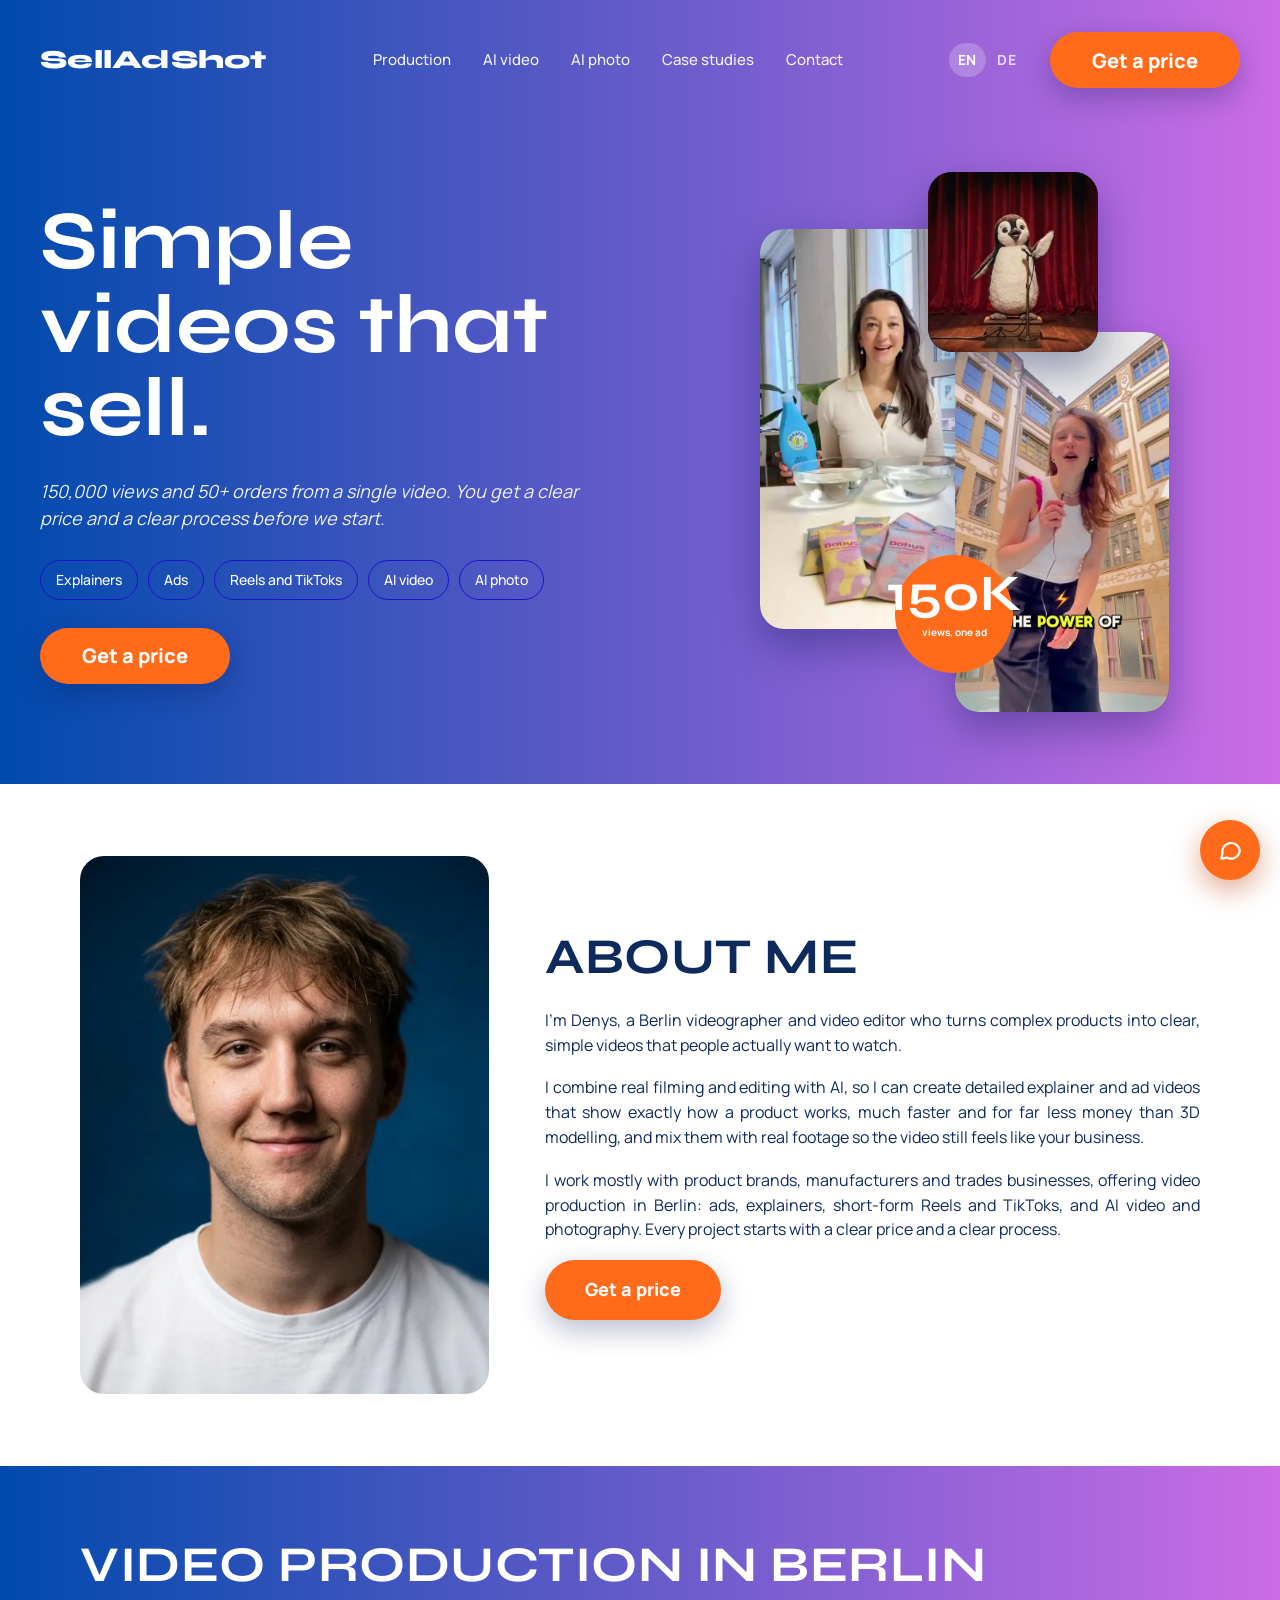
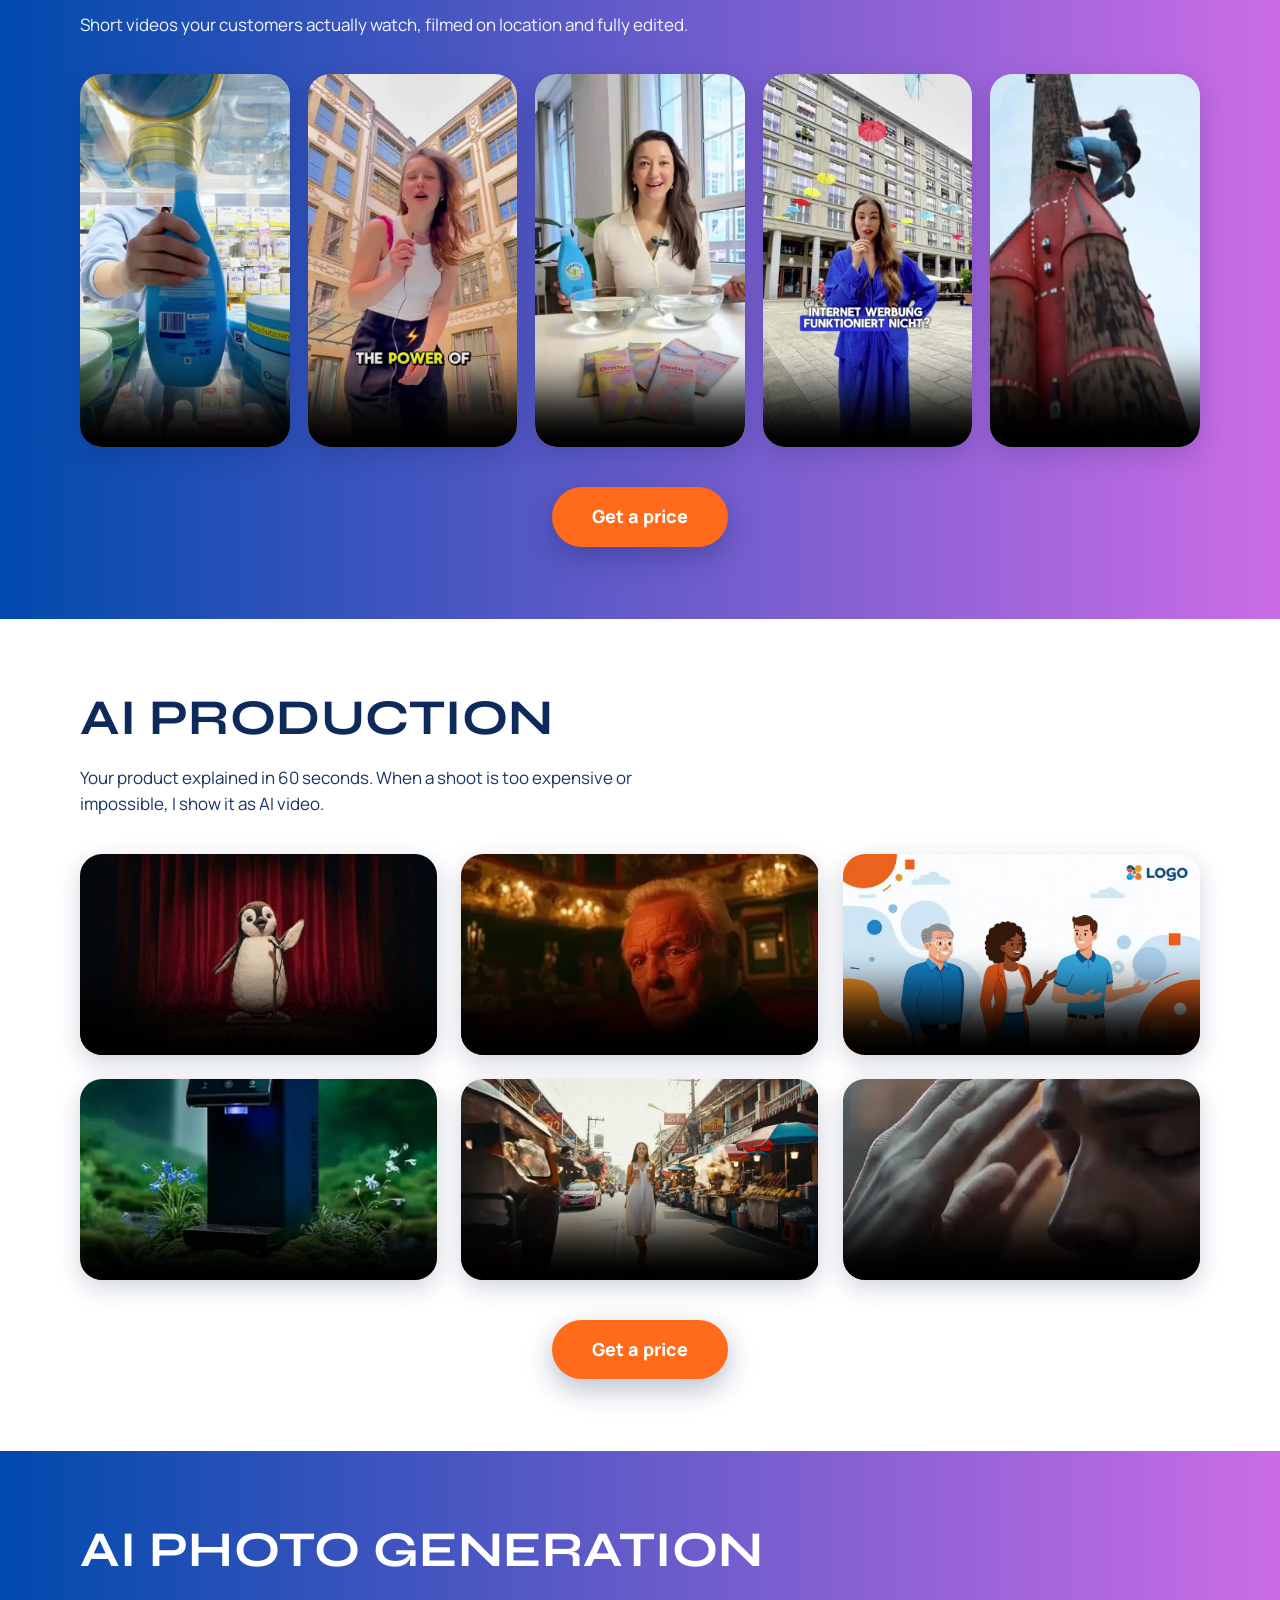
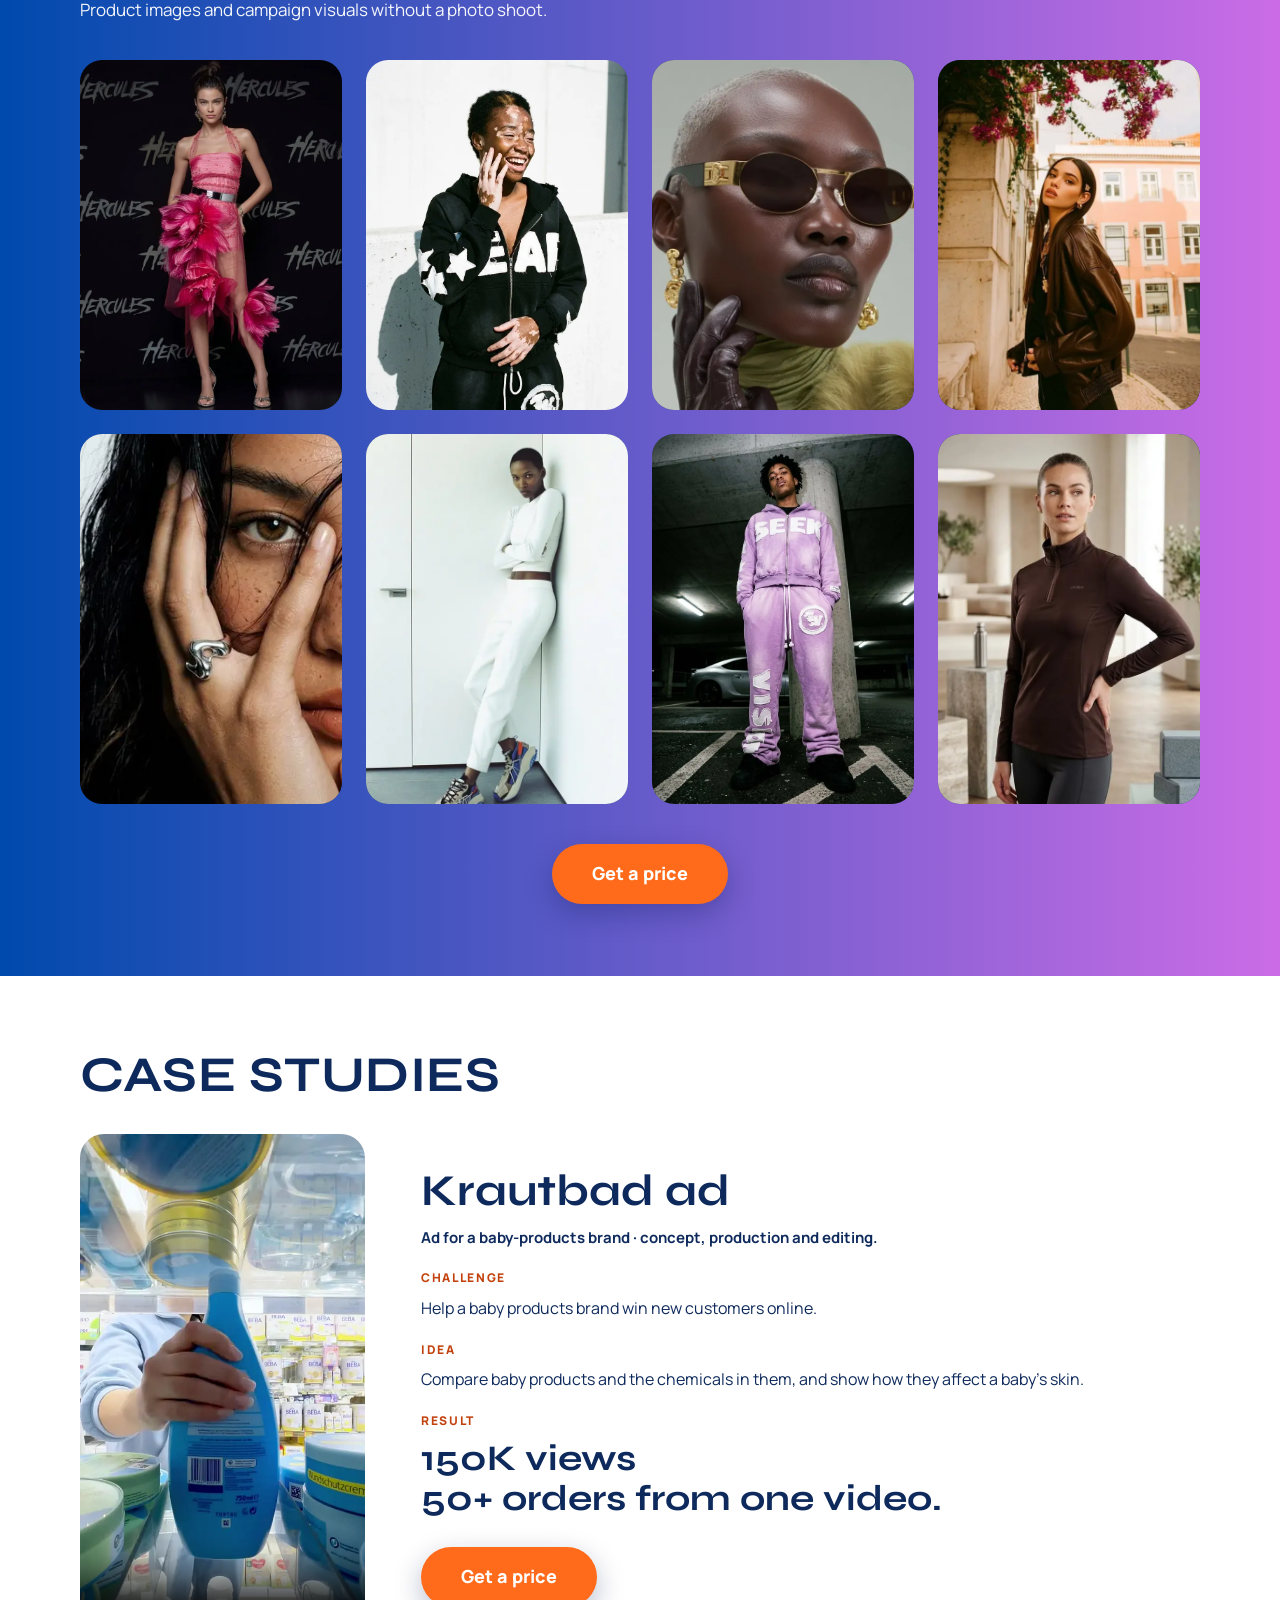
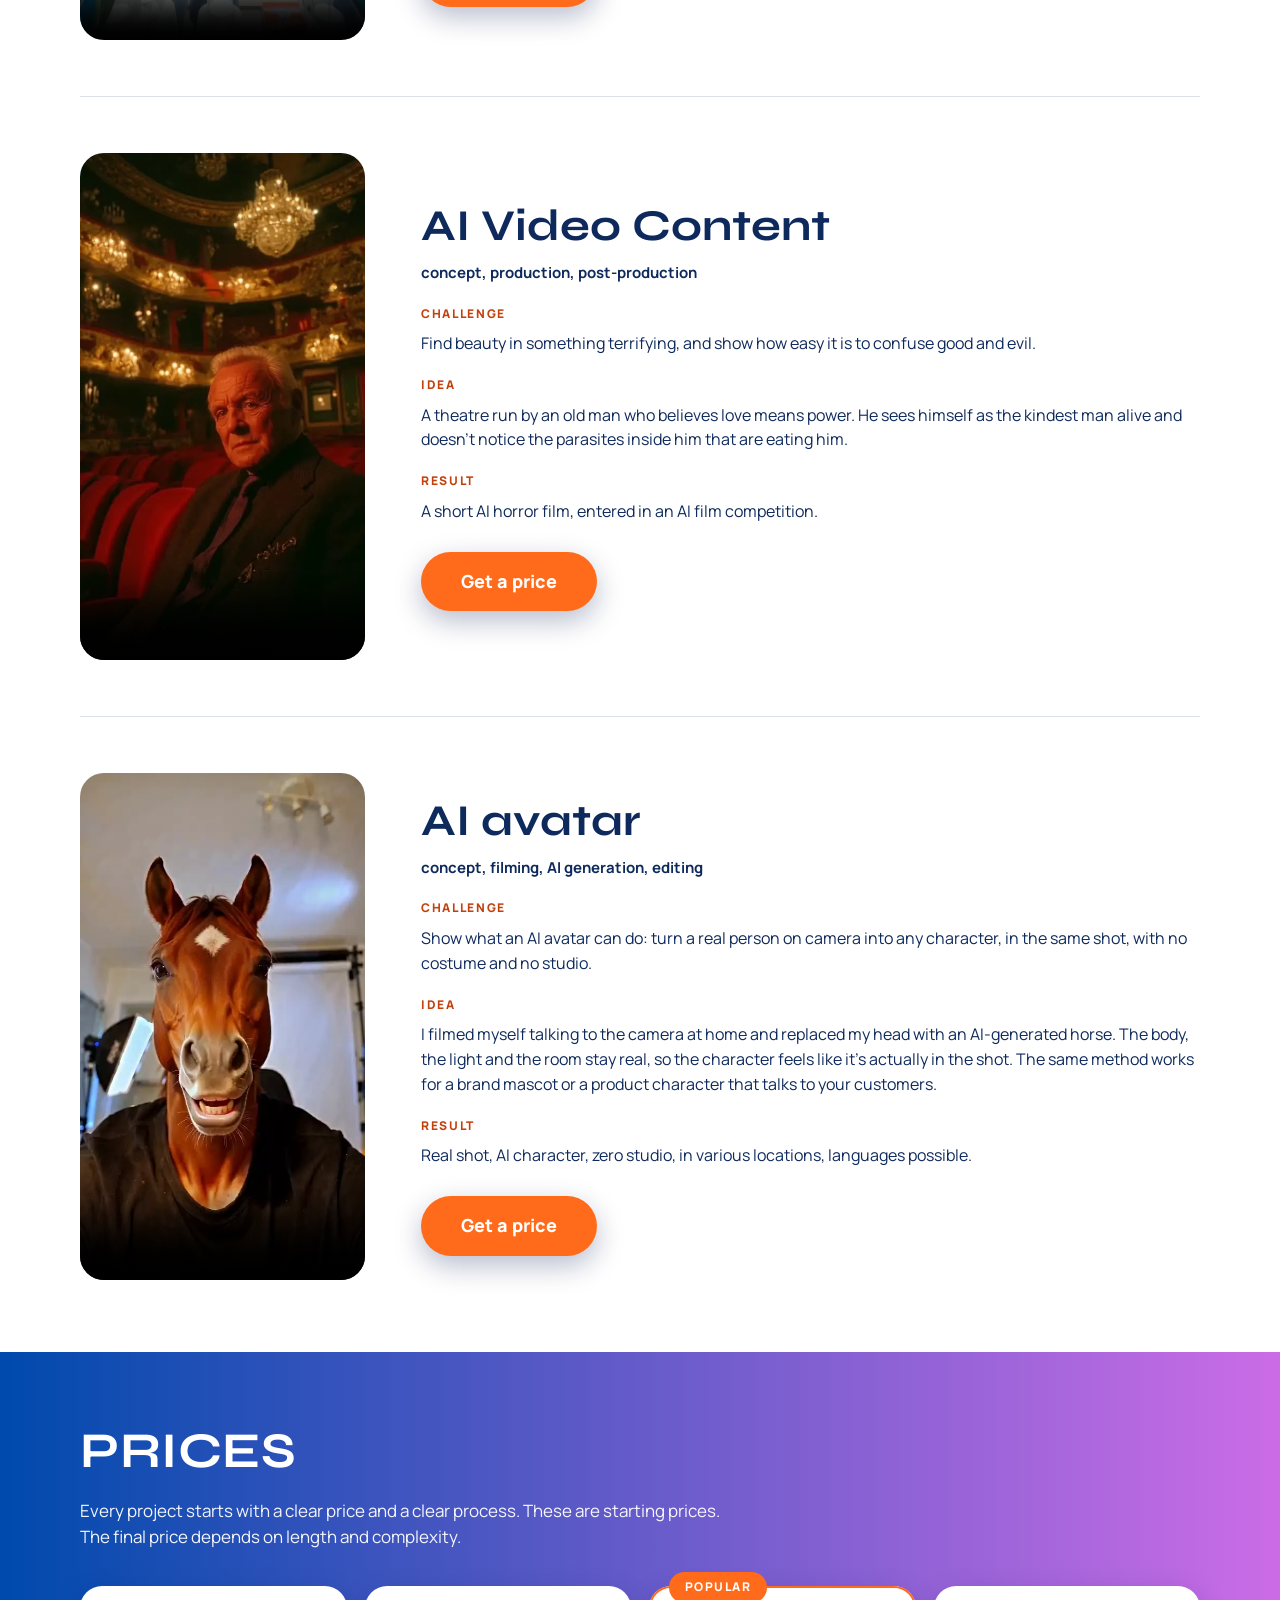
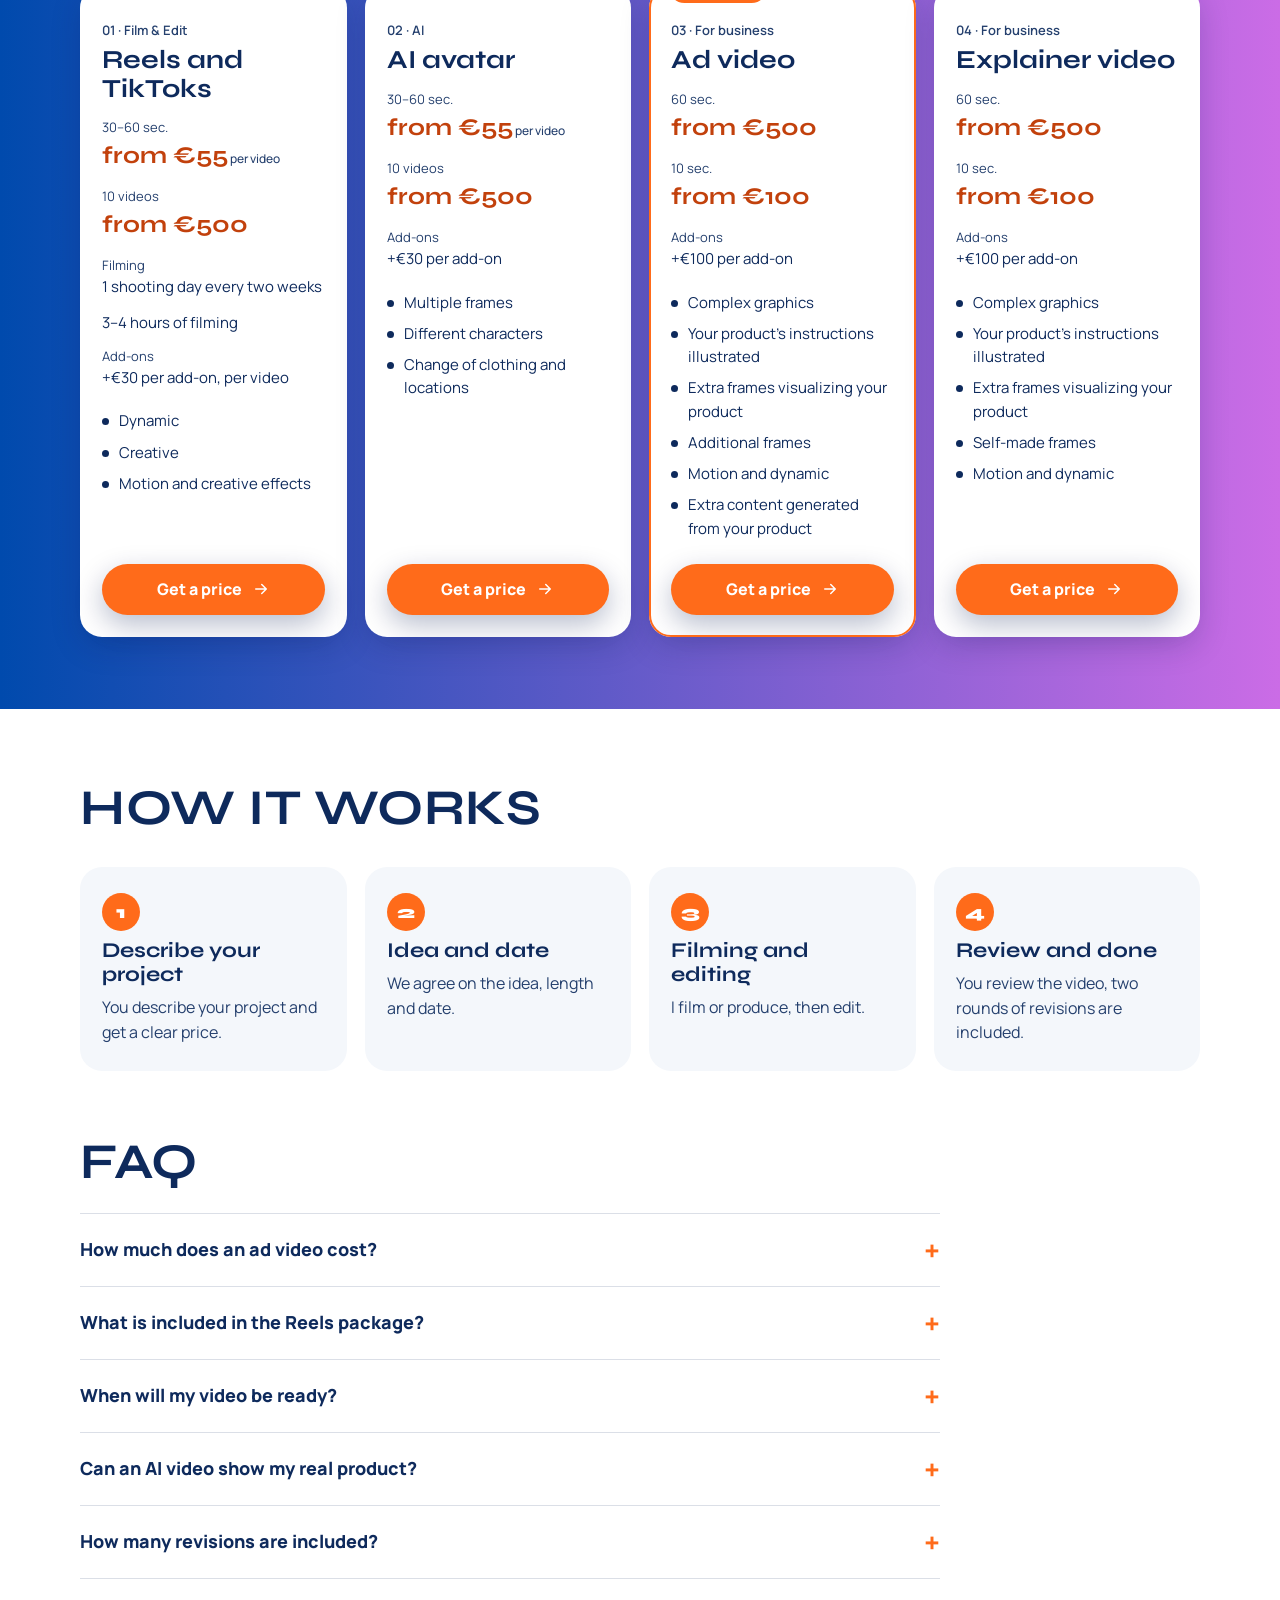
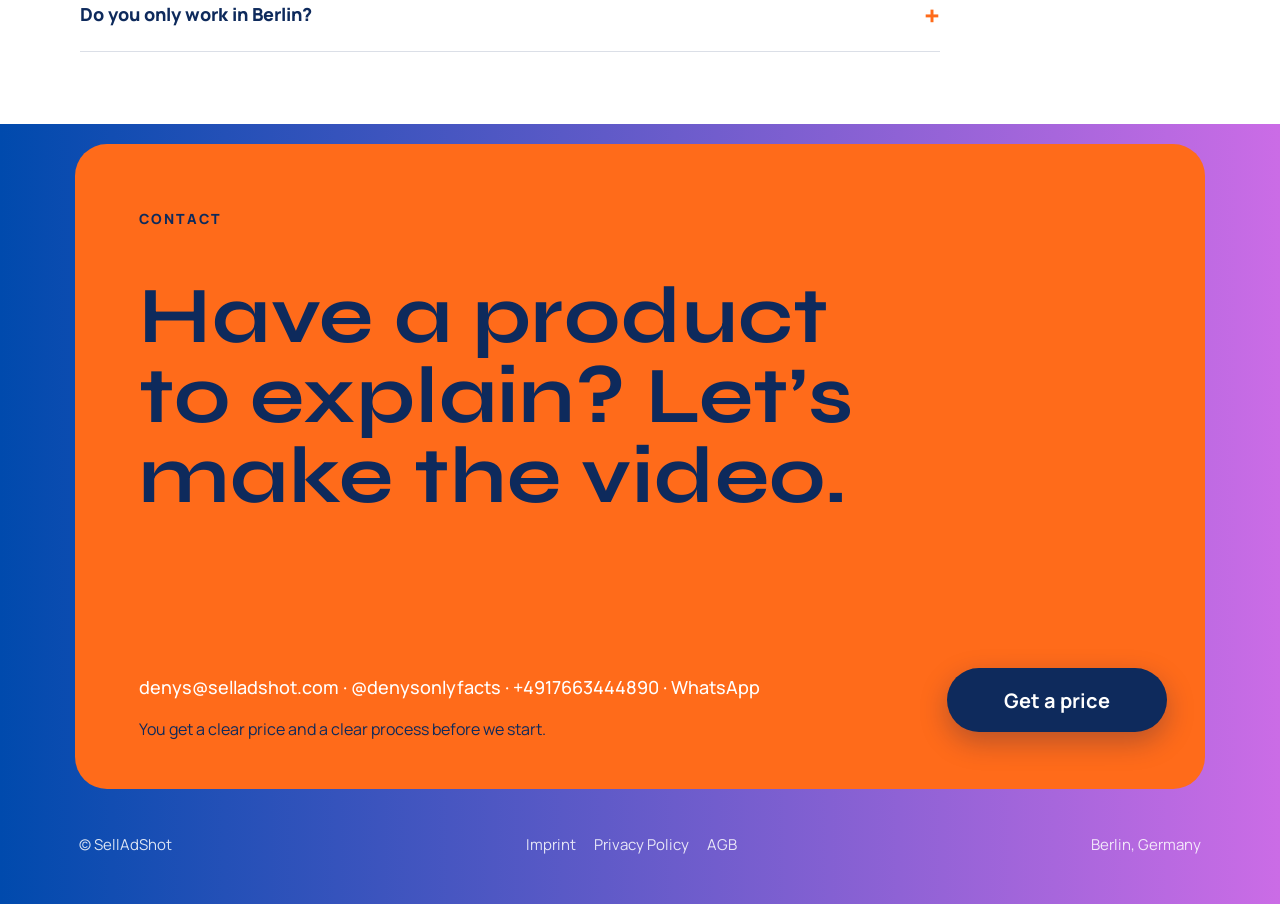
==== commit 59742097: "Site copy: keyword-focused hero, About, section captions, process steps, FAQ (+FAQPage schema), new " ====
--- a/index.html
+++ b/index.html
@@ -3,8 +3,8 @@
 <head>
 <meta charset="utf-8">
 <meta name="viewport" content="width=device-width,initial-scale=1,viewport-fit=cover">
-<title>Video Production Berlin: Ads &amp; Explainers | SellAdShot</title>
-<meta name="description" content="Explainer videos, ads, Reels and TikToks, AI video and AI photo from Berlin. A clear price and a clear process before we start.">
+<title>Video Production Berlin: Ads from €100 | SellAdShot</title>
+<meta name="description" content="Video production in Berlin: Reels from €55, ad and explainer videos from €100. Filming, editing and AI video from one person, with a clear price before we start.">
 <link rel="canonical" href="https://selladshot.com/">
 <link rel="alternate" hreflang="en" href="https://selladshot.com/">
 <link rel="alternate" hreflang="de" href="https://selladshot.com/de/">
@@ -26,10 +26,10 @@
 <meta name="theme-color" content="#004aad">
 <link rel="preload" href="syne-latin-800-normal.woff2" as="font" type="font/woff2" crossorigin>
 <link rel="preload" href="manrope-latin-500-normal.woff2" as="font" type="font/woff2" crossorigin>
-<script type="application/ld+json">{"@context":"https://schema.org","@graph":[{"@type":"ProfessionalService","@id":"https://selladshot.com/#business","name":"SellAdShot","url":"https://selladshot.com/","image":"https://selladshot.com/og.jpg","description":"Explainer videos, ads, Reels and TikToks, AI video and AI photo from Berlin.","email":"denys@selladshot.com","telephone":"+4917663444890","address":{"@type":"PostalAddress","addressLocality":"Berlin","addressCountry":"DE"},"areaServed":["Berlin","Deutschland"],"inLanguage":"en","founder":{"@type":"Person","name":"Denys Myroniuk"},"sameAs":["https://instagram.com/denysonlyfacts"]},{"@type":"VideoObject","name":"Krautbad ad","description":"Ad for a baby products brand: concept, production and edit.","thumbnailUrl":"https://selladshot.com/b.jpg","contentUrl":"https://selladshot.com/b.mp4","uploadDate":"2026-11-15T12:00:00+01:00","duration":"PT52S","publisher":{"@id":"https://selladshot.com/#business"}},{"@type":"VideoObject","name":"AI Video Content","description":"AI short horror film submitted to an AI film competition.","thumbnailUrl":"https://selladshot.com/h.jpg","contentUrl":"https://selladshot.com/h.mp4","uploadDate":"2026-11-15T12:00:00+01:00","duration":"PT47S","publisher":{"@id":"https://selladshot.com/#business"}},{"@type":"VideoObject","name":"AI avatar","description":"A real person on camera becomes any character in the same take: AI avatar demo.","thumbnailUrl":"https://selladshot.com/c1.jpg","contentUrl":"https://selladshot.com/c1.mp4","uploadDate":"2026-11-15T12:00:00+01:00","duration":"PT7S","publisher":{"@id":"https://selladshot.com/#business"}}]}</script>
-<link rel="stylesheet" href="style.css?v=51">
+<script type="application/ld+json">{"@context":"https://schema.org","@graph":[{"@type":"ProfessionalService","@id":"https://selladshot.com/#business","name":"SellAdShot","url":"https://selladshot.com/","image":"https://selladshot.com/og.jpg","description":"Explainer videos, ads, Reels and TikToks, AI video and AI photo from Berlin.","email":"denys@selladshot.com","telephone":"+4917663444890","address":{"@type":"PostalAddress","addressLocality":"Berlin","addressCountry":"DE"},"serviceType":["Ad video","Explainer video","Reels and TikToks","AI video","AI photo"],"areaServed":["Berlin","Deutschland"],"inLanguage":"en","founder":{"@type":"Person","name":"Denys Myroniuk"},"sameAs":["https://instagram.com/denysonlyfacts"]},{"@type":"FAQPage","mainEntity":[{"@type":"Question","name":"How much does an ad video cost?","acceptedAnswer":{"@type":"Answer","text":"A 60-second ad video starts at €500, a 10-second clip at €100. Reels and TikToks (30–60 sec.) start at €55 per video. I give you the final price before we start."}},{"@type":"Question","name":"What is included in the Reels package?","acceptedAnswer":{"@type":"Answer","text":"One shoot day every two weeks with 3–4 hours of filming, plus editing and effects. 10 videos start at €500, add-ons cost €30 per video."}},{"@type":"Question","name":"When will my video be ready?","acceptedAnswer":{"@type":"Answer","text":"That depends on length and complexity. You get a fixed date before we start."}},{"@type":"Question","name":"Can an AI video show my real product?","acceptedAnswer":{"@type":"Answer","text":"Yes. I add logos, packaging and products from your original photos so they look exactly right."}},{"@type":"Question","name":"How many revisions are included?","acceptedAnswer":{"@type":"Answer","text":"Two rounds of revisions."}},{"@type":"Question","name":"Do you only work in Berlin?","acceptedAnswer":{"@type":"Answer","text":"Filming happens in Berlin and the surrounding area. AI video, editing and consulting work for all of Germany."}}]},{"@type":"VideoObject","name":"Krautbad ad","description":"Ad for a baby products brand: concept, production and edit.","thumbnailUrl":"https://selladshot.com/b.jpg","contentUrl":"https://selladshot.com/b.mp4","uploadDate":"2026-11-15T12:00:00+01:00","duration":"PT52S","publisher":{"@id":"https://selladshot.com/#business"}},{"@type":"VideoObject","name":"AI Video Content","description":"AI short horror film submitted to an AI film competition.","thumbnailUrl":"https://selladshot.com/h.jpg","contentUrl":"https://selladshot.com/h.mp4","uploadDate":"2026-11-15T12:00:00+01:00","duration":"PT47S","publisher":{"@id":"https://selladshot.com/#business"}},{"@type":"VideoObject","name":"AI avatar","description":"A real person on camera becomes any character in the same take: AI avatar demo.","thumbnailUrl":"https://selladshot.com/c1.jpg","contentUrl":"https://selladshot.com/c1.mp4","uploadDate":"2026-11-15T12:00:00+01:00","duration":"PT7S","publisher":{"@id":"https://selladshot.com/#business"}}]}</script>
+<link rel="stylesheet" href="style.css?v=52">
 <link rel="stylesheet" href="/chat.css?v=9">
-<link rel="stylesheet" href="/popup.css?v=3">
+<link rel="stylesheet" href="/popup.css?v=6">
 <link rel="icon" href="/favicon.ico" sizes="any">
 <link rel="icon" type="image/png" sizes="48x48" href="/favicon-48.png">
 <link rel="icon" type="image/png" sizes="192x192" href="/favicon-192.png">
@@ -51,7 +51,7 @@
     <div class="hrow">
       <div class="htext">
         <h1>Simple videos that sell.</h1>
-        <p class="sub">Get a clear process and price before we start.</p>
+        <p class="sub">150,000 views and 50+ orders from a single video. You get a clear price and a clear process before we start.</p>
         <div class="chips"><span>Explainers</span><span>Ads</span><span>Reels and TikToks</span><span>AI video</span><span>AI photo</span></div>
         <a class="btn" href="#contact">Get a price</a>
       </div>
@@ -71,9 +71,9 @@
     <img class="face" src="about.webp" alt="Denys Myroniuk, video editor and content producer in Berlin" loading="lazy">
     <div class="atext">
       <h2 class="dark">About me</h2>
-      <p>I’m Denys, a video editor and content producer who turns complex products into clear, simple videos that people actually want to watch.</p>
-      <p>I combine real filming and editing with AI, so I can create detailed animations that show exactly how a product works, much faster and for far less money than 3D modelling, and mix them with real footage so the video still feels like your business.</p>
-      <p>I work mostly with product brands, manufacturers and trades businesses, making explainers, ads, <span class="nb">short-form</span> Reels and TikToks, and AI video and photography. Every project starts with a clear price and a clear process.</p>
+      <p>I’m Denys, a Berlin videographer and video editor who turns complex products into clear, simple videos that people actually want to watch.</p>
+      <p>I combine real filming and editing with AI, so I can create detailed explainer and ad videos that show exactly how a product works, much faster and for far less money than 3D modelling, and mix them with real footage so the video still feels like your business.</p>
+      <p>I work mostly with product brands, manufacturers and trades businesses, offering video production in Berlin: ads, explainers, <span class="nb">short-form</span> Reels and TikToks, and AI video and photography. Every project starts with a clear price and a clear process.</p>
       <a class="btn" href="#contact">Get a price</a>
     </div>
   </div>
@@ -81,7 +81,8 @@
 
 <section class="grad" id="content">
   <div class="wrap">
-    <h2>Content production</h2>
+    <h2>Video production in Berlin</h2>
+    <p class="intro">Short videos your customers actually watch, filmed on location and fully edited.</p>
     <div class="grid g5"><video class="tile v916" controls playsinline preload="none" poster="b.webp" src="b.mp4" aria-label="Content production video"></video><video class="tile v916 phoneonly" controls playsinline preload="none" poster="m.webp" src="m.mp4" aria-label="Content production video"></video><video class="tile v916" controls playsinline preload="none" poster="n.webp" src="n.mp4" aria-label="Content production video"></video><video class="tile v916" controls playsinline preload="none" poster="w.webp" src="w.mp4" aria-label="Content production video"></video><video class="tile v916" controls playsinline preload="none" poster="p.webp" src="p.mp4" aria-label="Content production video"></video><video class="tile v916" controls playsinline preload="none" poster="c3.webp" src="c3.mp4" aria-label="Content production video"></video></div>
     <div class="cta"><a class="btn" href="#contact">Get a price</a></div>
   </div>
@@ -90,6 +91,7 @@
 <section class="white" id="ai-video">
   <div class="wrap">
     <h2 class="dark">AI production</h2>
+    <p class="intro">Your product explained in 60 seconds. When a shoot is too expensive or impossible, I show it as AI video.</p>
     <div class="grid g3"><video class="tile v169" controls playsinline preload="none" poster="a2.webp" src="a2.mp4" aria-label="AI production video"></video><video class="tile v169" controls playsinline preload="none" poster="h.webp" src="h.mp4" aria-label="AI production video"></video><video class="tile v169" controls playsinline preload="none" poster="ex.webp" src="ex.mp4" aria-label="AI production video"></video><video class="tile v169" controls playsinline preload="none" poster="wf.webp" src="wf.mp4" aria-label="AI production video"></video><video class="tile v169" controls playsinline preload="none" poster="a1.webp" src="a1.mp4" aria-label="AI production video"></video><video class="tile v169" controls playsinline preload="none" poster="c2.webp" src="c2.mp4" aria-label="AI production video"></video></div>
     <div class="cta"><a class="btn" href="#contact">Get a price</a></div>
   </div>
@@ -98,6 +100,7 @@
 <section class="grad" id="ai-photo">
   <div class="wrap">
     <h2>AI photo generation</h2>
+    <p class="intro">Product images and campaign visuals without a photo shoot.</p>
     <div class="grid g4 photos"><div class="ph"><img src="ai1.webp" alt="AI-generated fashion photo: model in a pink feathered dress in front of a premiere backdrop" style="object-position:50% 50%" loading="lazy" data-rm></div><div class="ph"><img src="ai2.webp" alt="AI-generated fashion photo: smiling model in a black hoodie and joggers" style="object-position:50% 50%" loading="lazy" data-rm></div><div class="ph"><img src="ai3.webp" alt="AI-generated beauty photo: close-up with gold sunglasses, leather glove and fur collar" style="object-position:0% 0%" loading="lazy" data-rm></div><div class="ph"><img src="ai4.webp" alt="AI-generated lifestyle photo: woman in a brown leather jacket in front of blooming bougainvillea" style="object-position:50% 100%" loading="lazy" data-rm></div><div class="ph tall"><img src="ai5.webp" alt="AI-generated beauty portrait: face with a hand and rings, close-up" style="object-position:27.1% 44.8%" loading="lazy" data-rm></div><div class="ph tall"><img src="ai6.webp" alt="AI-generated fashion photo: model in white loungewear and colourful sneakers" style="object-position:50% 58%" loading="lazy" data-rm></div><div class="ph tall"><img src="ai7.webp" alt="AI-generated streetwear photo: model in a lilac hoodie set in a parking garage" style="object-position:50% 50%" loading="lazy" data-rm></div><div class="ph tall"><img src="ai8.webp" alt="AI-generated sportswear photo: woman in a brown half-zip top in a bright room" style="object-position:50% 18%" loading="lazy" data-rm></div></div>
     <div class="cta"><a class="btn" href="#contact">Get a price</a></div>
   </div>
@@ -122,6 +125,15 @@
   </div>
 </section>
 
+<section class="white" id="process">
+  <div class="wrap">
+    <h2 class="dark">How it works</h2>
+    <ol class="steps"><li><b>Describe your project</b><span>You describe your project and get a clear price.</span></li><li><b>Idea and date</b><span>We agree on the idea, length and date.</span></li><li><b>Filming and editing</b><span>I film or produce, then edit.</span></li><li><b>Review and done</b><span>You review the video, two rounds of revisions are included.</span></li></ol>
+    <h2 class="dark faqh" id="faq">FAQ</h2>
+    <div class="faq"><details><summary>How much does an ad video cost?</summary><p>A 60-second ad video starts at €500, a 10-second clip at €100. Reels and TikToks (30–60 sec.) start at €55 per video. I give you the final price before we start.</p></details><details><summary>What is included in the Reels package?</summary><p>One shoot day every two weeks with 3–4 hours of filming, plus editing and effects. 10 videos start at €500, add-ons cost €30 per video.</p></details><details><summary>When will my video be ready?</summary><p>That depends on length and complexity. You get a fixed date before we start.</p></details><details><summary>Can an AI video show my real product?</summary><p>Yes. I add logos, packaging and products from your original photos so they look exactly right.</p></details><details><summary>How many revisions are included?</summary><p>Two rounds of revisions.</p></details><details><summary>Do you only work in Berlin?</summary><p>Filming happens in Berlin and the surrounding area. AI video, editing and consulting work for all of Germany.</p></details></div>
+  </div>
+</section>
+
 <section class="grad last" id="contact">
   <div class="wrap">
     <div class="panel">
@@ -137,6 +149,6 @@
 </main>
 <script src="script.js?v=22" defer></script>
 <script src="/chat.js?v=24" defer></script>
-<script src="/popup.js?v=38" defer></script>
+<script src="/popup.js?v=44" defer></script>
 </body>
 </html>
--- a/style.css
+++ b/style.css
@@ -237,3 +237,21 @@
 @media (max-width:640px){html[lang=de] h1{font-size:min(46px,11.6vw)}}
 @media (min-width:1001px){html[lang=de] .htext{flex-basis:620px}}
 @media (min-width:641px){html[lang=de] .chead{font-size:68px;max-width:900px}}
+
+/* process + faq */
+.white .intro{color:var(--navy)}
+.steps{list-style:none;counter-reset:st;margin:0 0 64px;padding:0;display:grid;grid-template-columns:repeat(4,1fr);gap:18px}
+.steps li{counter-increment:st;background:var(--soft);border-radius:22px;padding:26px 22px;display:flex;flex-direction:column;gap:8px}
+.steps li::before{content:counter(st);width:38px;height:38px;border-radius:50%;background:var(--orange);color:#fff;font:800 18px Syne,Manrope,sans-serif;display:flex;align-items:center;justify-content:center}
+.steps b{font-family:Syne,Manrope,sans-serif;font-size:21px;line-height:1.15}
+.steps span{font-size:16px;color:var(--navy2)}
+.faqh{margin-bottom:24px}
+.faq{max-width:860px;border-top:1px solid rgba(14,42,92,.15)}
+.faq details{border-bottom:1px solid rgba(14,42,92,.15);padding:4px 0}
+.faq summary{cursor:pointer;list-style:none;display:flex;justify-content:space-between;align-items:center;gap:16px;padding:18px 0;font-weight:800;font-size:18px}
+.faq summary::-webkit-details-marker{display:none}
+.faq summary::after{content:"+";flex:0 0 auto;font-size:28px;line-height:1;color:var(--orange);transition:transform .2s}
+.faq details[open] summary::after{transform:rotate(45deg)}
+.faq details p{padding:0 40px 20px 0;font-size:17px;color:var(--navy2)}
+@media (max-width:1000px){.steps{grid-template-columns:repeat(2,1fr)}}
+@media (max-width:600px){.steps{grid-template-columns:1fr;margin-bottom:48px}.faq summary{font-size:17px}.faq details p{padding-right:8px;font-size:16px}}
--- a/popup.css
+++ b/popup.css
@@ -3,7 +3,7 @@
 .sap-ov *{box-sizing:border-box}
 .sap{position:relative;width:100%;max-width:640px;max-height:calc(100dvh - 40px);overflow:auto;background:#fff;border-radius:28px;box-shadow:0 30px 80px rgba(8,12,36,.45);padding:26px 40px 32px;display:flex;flex-direction:column;gap:20px}
 .sap-top{display:flex;flex-direction:column;gap:12px}
-.sap-meta{display:flex;justify-content:space-between;align-items:center;font-weight:700;font-size:13px;letter-spacing:.12em;text-transform:uppercase;color:#5b6485}
+.sap-meta{display:flex;justify-content:flex-end;align-items:center;font-weight:700;font-size:13px;letter-spacing:.12em;text-transform:uppercase;color:#5b6485}
 .sap-x{width:44px;height:44px;margin:-12px -12px -12px 0;border-radius:50%;border:0;background:#eef0f8;display:flex;align-items:center;justify-content:center;cursor:pointer;color:#1f2e5c}
 .sap-seg{display:flex;gap:6px}
 .sap-seg i{flex:1;height:6px;border-radius:3px;background:#e6e8f2}
@@ -46,7 +46,7 @@
 .sap-hp{position:absolute;left:-9999px;opacity:0}
 .sap-est{padding:18px 20px;border-radius:20px;background:#eef1fb;display:flex;flex-direction:column;gap:6px}
 .sap-est .lb{font-size:12px;font-weight:800;letter-spacing:.14em;text-transform:uppercase;color:#c2410c}
-.sap-est .pr{font-family:Syne,sans-serif;font-weight:800;font-size:34px;line-height:1.1}
+.sap-est .pr{display:flex;align-items:baseline;gap:8px;white-space:nowrap;font-family:Manrope,sans-serif;font-weight:800;font-size:clamp(26px,8.5vw,36px);line-height:1.1}.sap-est .pr .u{font-size:clamp(14px,4vw,16px);font-weight:800;color:#4a5378}
 .sap-est p{margin:0;font-size:14px;line-height:1.45;color:#4a5378}
 .sap-lead{margin:0;font-size:17px;line-height:1.45;color:#2a3358}
 @media (max-width:640px){
@@ -61,3 +61,6 @@
 }
 
 .sap h2:focus{outline:none}
+
+.sap-meta>span{position:absolute;width:1px;height:1px;overflow:hidden;clip:rect(0 0 0 0);white-space:nowrap}
+.sap-meta{margin-bottom:8px}
